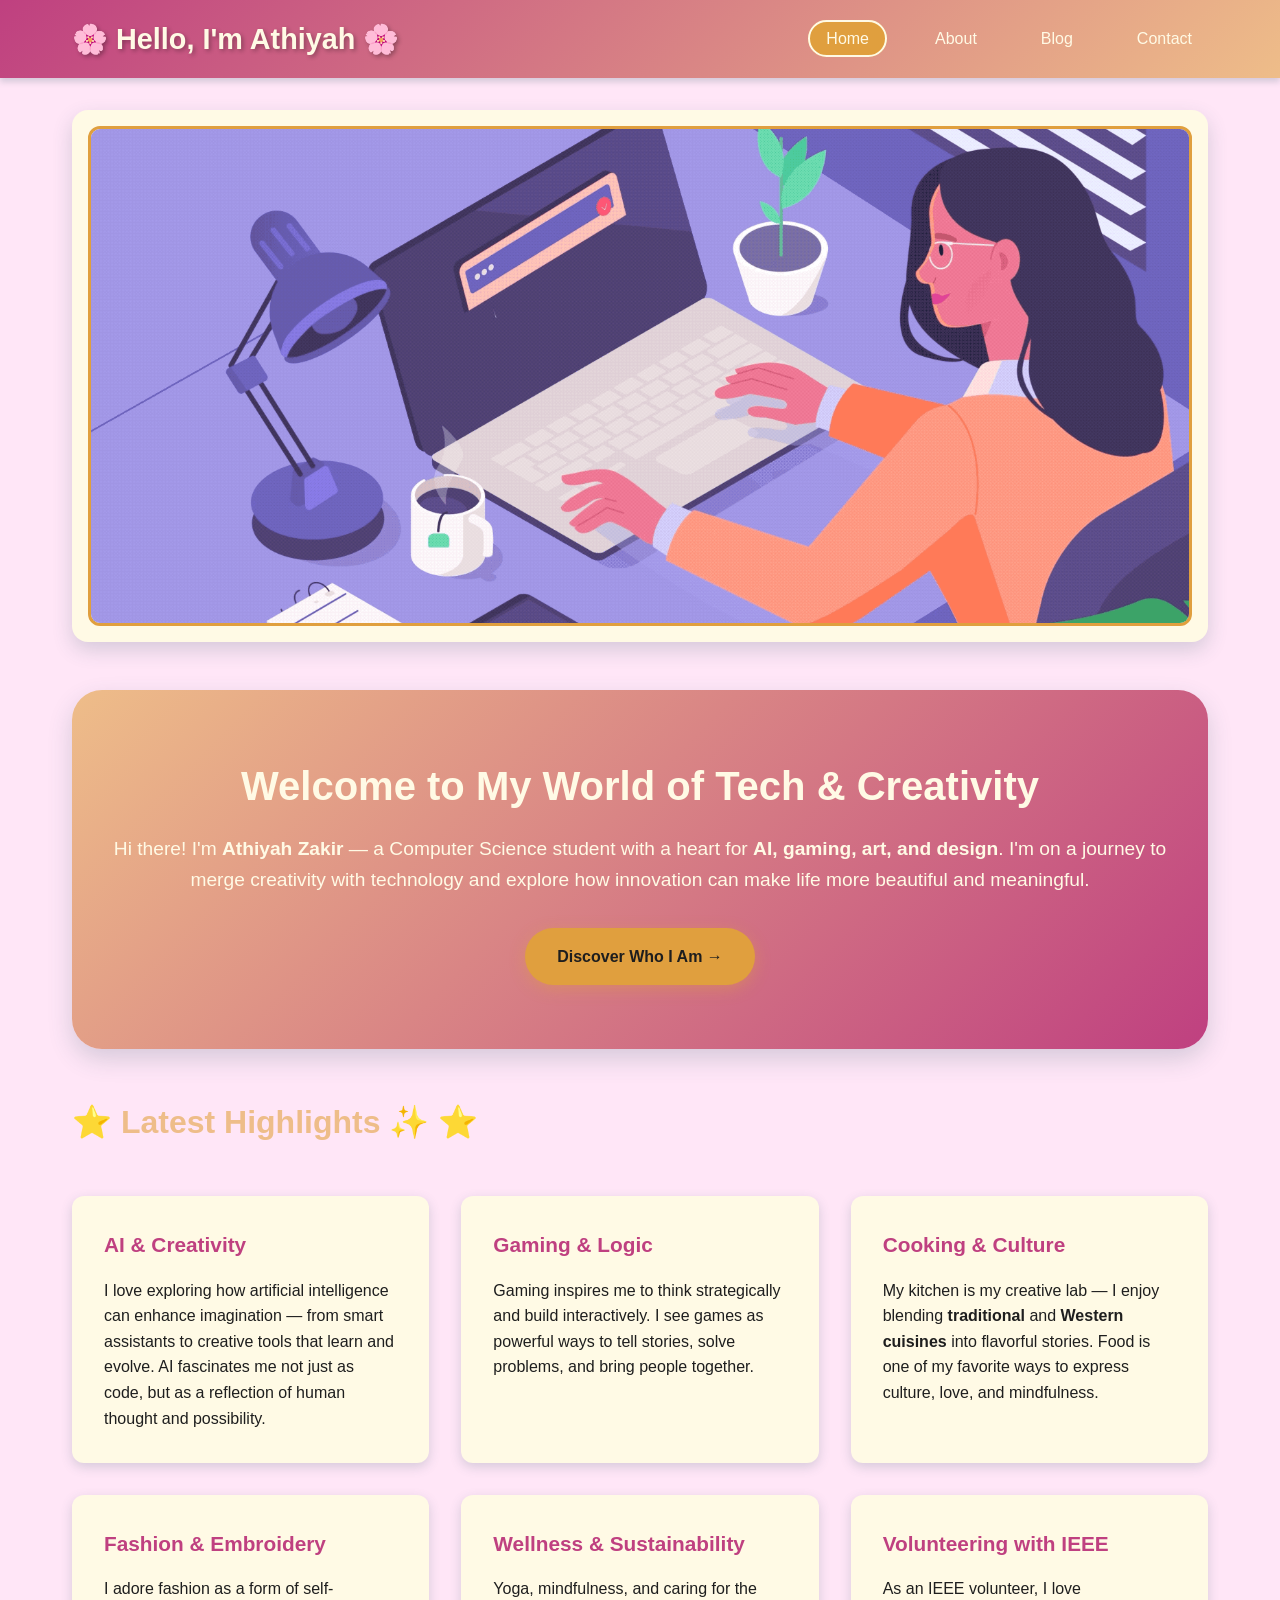
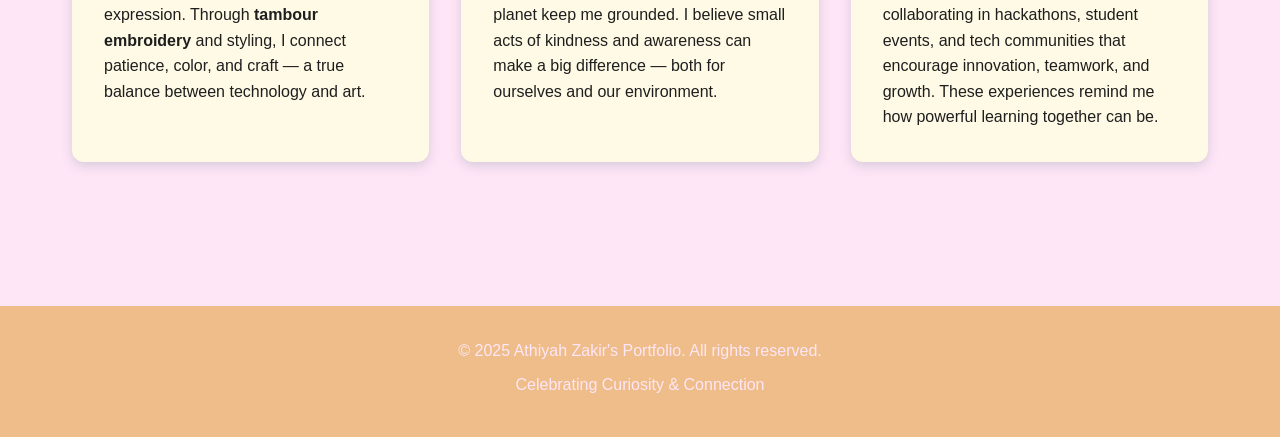
==== index.html @ 183bdcae "Add files via upload" ====
<!DOCTYPE html>
<html lang="en">
<head>
    <meta charset="UTF-8">
    <meta name="viewport" content="width=device-width, initial-scale=1.0">
    <title>Athiyah Zakir's Porfolio | Home</title>
    <link rel="stylesheet" href="css/styles.css">
</head>
<body>
    <!-- Main header navigation -->
    <header>
        <nav>
            <h1>🌸 Hello, I'm Athiyah 🌸</h1>
            <ul>
                <li><a href="index.html" class="active">Home</a></li>
                <li><a href="about.html">About</a></li>
                <li><a href="blog.html">Blog</a></li>
                <li><a href="contact.html">Contact</a></li>
            </ul>
        </nav>
    </header>

    <!-- Main content area -->
    <main>
	
        <!-- Featured Image Section -->
        <section class="hero-image-section">
            <img src="images/hero-image.jpg" alt="Athiyah's world of creativity and tech">
        </section>
		
        <!-- Hero section with welcome message -->
        <section class="hero">
            <h2>Welcome to My World of Tech & Creativity</h2>
            <p>Hi there! I'm <strong>Athiyah Zakir</strong> — a Computer Science student with a heart for <strong>AI, gaming, art, and design</strong>. 
            I'm on a journey to merge creativity with technology and explore how innovation can make life more beautiful and meaningful.</p>
            <a href="about.html" class="cta-button">Discover Who I Am →</a>
        </section>

        <!-- Featured content section -->
        <section class="featured">
            <h2>Latest Highlights ✨</h2>

            <article class="feature-card">
                <h3>AI & Creativity</h3>
                <p>I love exploring how artificial intelligence can enhance imagination — from smart assistants to creative tools that learn and evolve. 
                AI fascinates me not just as code, but as a reflection of human thought and possibility.</p>
            </article>

            <article class="feature-card">
                <h3>Gaming & Logic</h3>
                <p>Gaming inspires me to think strategically and build interactively. I see games as powerful ways to tell stories, solve problems, and bring people together.</p>
            </article>

            <article class="feature-card">
                <h3>Cooking & Culture</h3>
                <p>My kitchen is my creative lab — I enjoy blending <strong>traditional</strong> and <strong>Western cuisines</strong> into flavorful stories. 
                Food is one of my favorite ways to express culture, love, and mindfulness.</p>
            </article>

            <article class="feature-card">
                <h3>Fashion & Embroidery</h3>
                <p>I adore fashion as a form of self-expression. Through <strong>tambour embroidery</strong> and styling, I connect patience, color, and craft — 
                a true balance between technology and art.</p>
            </article>

            <article class="feature-card">
                <h3>Wellness & Sustainability</h3>
                <p>Yoga, mindfulness, and caring for the planet keep me grounded. 
                I believe small acts of kindness and awareness can make a big difference — both for ourselves and our environment.</p>
            </article>

            <article class="feature-card">
                <h3>Volunteering with IEEE</h3>
                <p>As an IEEE volunteer, I love collaborating in hackathons, student events, and tech communities that encourage innovation, teamwork, and growth. 
                These experiences remind me how powerful learning together can be.</p>
            </article>
        </section>
    </main>

    <!-- Footer -->
    <footer>
        <p>&copy; 2025 Athiyah Zakir's Portfolio. All rights reserved.</p>
        <p>Celebrating Curiosity & Connection</p>
    </footer>
</body>
</html>
---- css/styles.css ----
* {
    margin: 0; /* Remove default margins from all elements */
    padding: 0; /* Remove default padding from all elements */
    box-sizing: border-box; /* Include padding and border in element's total width/height */
}

/* ========== COLOR VARIABLES ========== */
:root { /* CSS variables accessible globally throughout stylesheet */
    --primary-color: #bf4080; /* Main brand color - pink for creativity */
    --secondary-color: #EEBD89; /* Warm beige accent color */
    --accent-color: #E09F3E; /* Golden highlights for important elements */
    --text-dark: #1E1E1E; /* Primary text color - nearly black */
    --text-light: #335C67; /* Secondary text color - teal for less emphasis */
    --bg-light: #ffe6f7; /* Light pink background for body */
    --bg-white: #FFFAE5; /* Cream background for cards and sections */
    --card-shadow: rgba(51, 92, 103, 0.2); /* Semi-transparent shadow for depth */
}

/* ========== BODY & LAYOUT ========== */
body {
    font-family: Verdana, sans-serif;
    line-height: 1.6;
    color: var(--text-dark);
    background-color: var(--bg-light);
    min-height: 100vh;
    display: flex;
    flex-direction: column;
}

/* Main content takes remaining space */
main {
    flex: 1;
    max-width: 1200px;
    width: 100%;
    margin: 0 auto;
    padding: 2rem;
}

footer {
    margin-top: auto;
}

/* ========== HEADER & NAVIGATION (All Pages) ========== */
header {
    background: linear-gradient(135deg, var(--primary-color), var(--secondary-color)); /* REQUIREMENT 16: Linear gradient - diagonal from bottom-left to top-right */
    box-shadow: 0 4px 6px var(--card-shadow); /* REQUIREMENT 3: Box shadow for depth */
    position: sticky; /* Stays at top when scrolling */
    top: 0; /* Stick to top of viewport */
    z-index: 1000; /* Ensures header stays above other content */
}

header nav {
    max-width: 1200px; /* Constrain navigation width */
    margin: 0 auto; /* Center navigation horizontally */
    padding: 1rem 2rem; /* Vertical and horizontal padding */
    display: flex; /* Flexbox for horizontal layout */
    justify-content: space-between; /* Space between logo and nav links */
    align-items: center; /* Vertically center items */
}

header h1 {
    color: var(--bg-white); /* Light text color for contrast */
    font-size: 1.8rem; /* Large heading size */
    font-weight: 700; /* REQUIREMENT 4: Bold text effect */
    text-shadow: 2px 2px 4px rgba(0, 0, 0, 0.3); /* REQUIREMENT 3 & 4: Text shadow - horizontal, vertical, blur, semi-transparent color */
}

header nav ul {
    list-style: none; /* Remove bullet points */
    display: flex; /* Flexbox for horizontal menu */
    gap: 2rem; /* Space between navigation items */
}

header nav ul li a {
    color: var(--bg-white); /* Light link color */
    text-decoration: none; /* Remove underline */
    font-weight: 500; /* Medium font weight */
    padding: 0.5rem 1rem; /* Vertical and horizontal padding */
    border-radius: 60px; /* REQUIREMENT 15: Rounded corners - pill shape */
    transition: background-color 0.3s ease, transform 0.2s ease; /* REQUIREMENT 18: Smooth transitions on hover */
}

header nav ul li a:hover { /* REQUIREMENT 7: User action pseudo-class - hover state */
    background-color: rgba(255, 255, 255, 0.2); /* REQUIREMENT 2: Semi-transparent white background */
    transform: translateY(-2px); /* REQUIREMENT 17: Transform - lift link slightly */
}

header nav ul li a.active { /* Active page link styling */
    background-color: var(--accent-color); /* Highlight active page */
    border: 2px solid var(--bg-white); /* REQUIREMENT 14: Border around active link */
}

/* ========== INDEX PAGE STYLES ========== */

/* Hero image section */
.hero-image-section {
    margin-bottom: 3rem; /* Space below section */
    border-radius: 16px; /* REQUIREMENT 15: Rounded corners */
    overflow: hidden; /* Hide overflow from rounded corners */
    box-shadow: 0 8px 20px var(--card-shadow); /* REQUIREMENT 3: Box shadow for depth */
    background-color: var(--bg-white); /* Background color */
    padding: 1rem; /* Internal spacing */
}

.hero-image-section img {
    width: 100%; /* Full width of container */
    height: auto; /* Maintain aspect ratio */
    max-height: 500px; /* Limit height on large screens */
    object-fit: cover; /* Cover container while maintaining aspect ratio */
    border-radius: 12px; /* REQUIREMENT 15: Rounded corners */
    border: 3px solid var(--accent-color); /* REQUIREMENT 14: Border around image */
    display: block; /* Remove inline spacing */
    transition: transform 0.3s ease; /* REQUIREMENT 18: Smooth transform transition */
}

.hero-image-section img:hover { /* REQUIREMENT 7: Hover pseudo-class */
    transform: scale(1.02); /* REQUIREMENT 17: Transform - enlarge image slightly */
}

/* Hero section */
.hero {
    text-align: center; /* Center all text */
    padding: 4rem 2rem; /* Large vertical padding */
    background: linear-gradient(135deg, var(--secondary-color) 0%, var(--primary-color) 100%); /* REQUIREMENT 16: Linear gradient with percentage stops */
    color: var(--bg-white); /* Light text color */
    border-radius: 30px; /* REQUIREMENT 15: Large rounded corners */
    margin-bottom: 3rem; /* Space below hero */
    box-shadow: 0 10px 25px var(--card-shadow); /* REQUIREMENT 3: Shadow for elevation */
}

.hero h2 {
    font-size: 2.5rem; /* Large heading */
    margin-bottom: 1rem; /* Space below heading */
    animation: fadeInDown 1s ease-out; /* REQUIREMENT 19: Animation - fade in from top */
}

.hero p {
    font-size: 1.2rem; /* Larger paragraph text */
    margin-bottom: 2rem; /* Space below paragraph */
    animation: fadeInUp 1s ease-out 0.3s backwards; /* REQUIREMENT 19: Animation with 0.3s delay */
}

/* CTA button */
.cta-button {
    display: inline-block; /* Inline but with block properties */
    padding: 1rem 2rem; /* Button padding */
    background-color: var(--accent-color); /* Golden background */
    color: var(--text-dark); /* Dark text for contrast */
    text-decoration: none; /* Remove underline */
    border-radius: 30px; /* REQUIREMENT 15: Pill-shaped button */
    font-weight: 600; /* Bold text */
    transition: all 0.3s ease; /* REQUIREMENT 18: Transition all properties */
    box-shadow: 0 4px 15px rgba(224, 159, 62, 0.4); /* REQUIREMENT 3: Shadow with semi-transparent color */
}

.cta-button:hover { /* REQUIREMENT 7: Hover pseudo-class */
    background-color: var(--primary-color); /* Change to primary color */
    color: var(--bg-white); /* Light text color */
    box-shadow: 0 6px 20px rgba(158, 42, 43, 0.5); /* REQUIREMENT 2 & 3: Semi-transparent shadow */
    animation: pulse 1s infinite; /* REQUIREMENT 19: Infinite pulse animation */
}

/* Featured section */
.featured {
    display: grid; /* CSS Grid for card layout */
    grid-template-columns: repeat(auto-fit, minmax(280px, 1fr)); /* Responsive columns - minimum 280px */
    gap: 2rem; /* Space between cards */
    margin-bottom: 3rem; /* Space below section */
}

.featured h2 {
    grid-column: 1 / -1; /* Span all columns */
    font-size: 2rem; /* Large heading */
    color: var(--secondary-color); /* Secondary brand color */
    margin-bottom: 1rem; /* Space below heading */
}

.featured h2::before { content: "⭐ "; color: var(--accent-color); } /* REQUIREMENT 6: Pseudo-element with generated content - star before */
.featured h2::after { content: " ⭐"; color: var(--accent-color); } /* REQUIREMENT 6: Pseudo-element with generated content - star after */

.feature-card {
    background-color: var(--bg-white); /* Card background */
    padding: 2rem; /* Internal spacing */
    border-radius: 12px; /* REQUIREMENT 15: Rounded corners */
    box-shadow: 0 4px 12px var(--card-shadow); /* REQUIREMENT 3: Shadow for depth */
    transition: transform 0.3s ease, box-shadow 0.3s ease; /* REQUIREMENT 18: Smooth transitions */
}

.feature-card:hover { /* REQUIREMENT 7: Hover pseudo-class */
    transform: translateY(-8px); /* REQUIREMENT 17: Transform - lift card */
    box-shadow: 0 8px 24px rgba(0, 0, 0, 0.15); /* Larger shadow on hover */
}

.feature-card > h3 { /* REQUIREMENT 8: Child combinator - selects only direct h3 children */
    color: var(--primary-color); /* Primary brand color */
    margin-bottom: 1rem; /* Space below heading */
    font-size: 1.3rem; /* Medium heading size */
}

/* ========== ABOUT & BLOG PAGE STYLES ========== */

/* Page header */
.page-header {
    text-align: center; /* Center text */
    padding: 3rem 2rem; /* Generous padding */
    background: linear-gradient(135deg, var(--secondary-color) 0%, var(--primary-color) 100%); /* REQUIREMENT 16: Linear gradient */
    color: var(--bg-white); /* Light text */
    border-radius: 12px; /* REQUIREMENT 15: Rounded corners */
    margin-bottom: 2rem; /* Space below */
    box-shadow: 0 10px 25px var(--card-shadow); /* REQUIREMENT 3: Shadow */
}

.page-header h1,
.page-header h2 {
    font-size: 2.5rem; /* Large heading */
    margin-bottom: 0.5rem; /* Space below */
    color: var(--bg-white); /* Light color */
}

.page-header p {
    font-size: 1.1rem; /* Slightly larger text */
    opacity: 0.9; /* REQUIREMENT 2: Semi-transparent effect */
}

/* Table of contents - About page */
.toc-section {
    background-color: var(--bg-white); /* Background color */
    padding: 2rem; /* Internal spacing */
    border-radius: 10px; /* REQUIREMENT 15: Rounded corners */
    margin-bottom: 2rem; /* Space below */
    border-left: 5px solid var(--accent-color); /* REQUIREMENT 14: Left border accent */
    box-shadow: 0 4px 12px var(--card-shadow); /* REQUIREMENT 3: Shadow */
}

.toc-title {
    color: var(--primary-color); /* Primary color */
    font-weight: 600; /* Bold text */
    margin-bottom: 1rem; /* Space below */
    font-size: 1.3rem; /* Medium heading */
}

.toc-menu {
    list-style: none; /* Remove bullets */
    padding: 0; /* Remove padding */
}

.toc-menu li {
    margin-bottom: 0.8rem; /* Space between items */
}

.toc-menu a {
    color: var(--secondary-color); /* Secondary color */
    text-decoration: none; /* Remove underline */
    padding: 0.5rem 0; /* Vertical padding */
    display: block; /* Full width clickable */
    transition: color 0.3s ease, padding-left 0.3s ease; /* REQUIREMENT 18: Transitions */
    font-weight: 500; /* Medium weight */
}

.toc-menu a:hover { /* REQUIREMENT 7: Hover pseudo-class */
    color: var(--accent-color); /* Accent color on hover */
    padding-left: 1rem; /* REQUIREMENT 17: Transform - indent on hover */
}

/* Content sections - About page */
.content-section {
    background-color: var(--bg-white); /* Background color */
    padding: 2.5rem; /* Internal spacing */
    margin-bottom: 2rem; /* Space below */
    border-radius: 12px; /* REQUIREMENT 15: Rounded corners */
    box-shadow: 0 4px 12px var(--card-shadow); /* REQUIREMENT 3: Shadow */
    scroll-margin-top: 100px; /* Offset for sticky header when jumping to anchor */
}

.content-section h2 {
    color: var(--secondary-color); /* Secondary color */
    border-left: 4px solid var(--accent-color); /* REQUIREMENT 14: Left border */
    padding-left: 1rem; /* Space from border */
    margin-bottom: 1.5rem; /* Space below */
    font-size: 1.8rem; /* Large heading */
}

.content-section h3 {
    color: var(--primary-color); /* Primary color */
    margin-top: 1.5rem; /* Space above */
    margin-bottom: 1rem; /* Space below */
    font-size: 1.3rem; /* Medium heading */
}

.content-section p {
    margin-bottom: 1rem; /* Space below paragraphs */
    line-height: 1.8; /* Line height for readability */
    color: var(--text-dark); /* Dark text */
}

.content-section p strong {
    color: var(--primary-color); /* Primary color for emphasis */
    font-weight: 600; /* Bold text */
}

/* Section links */
.section-link {
    margin-top: 1.5rem; /* Space above */
    padding-top: 1rem; /* Space above */
    border-top: 1px solid var(--bg-light); /* REQUIREMENT 14: Top border separator */
}

.section-link a { /* REQUIREMENT 13: Relational/descendant selector */
    color: var(--accent-color); /* Accent color */
    text-decoration: none; /* Remove underline */
    font-weight: 600; /* Bold text */
    transition: color 0.3s ease; /* REQUIREMENT 18: Transition */
}

.section-link a:hover { /* REQUIREMENT 7: Hover pseudo-class */
    color: var(--primary-color); /* Primary color on hover */
}

/* Image container */
.img-container {
    text-align: center; /* Center content */
    margin: 2rem 0; /* Vertical margin */
    padding: 1rem; /* Internal spacing */
    background-color: var(--bg-light); /* Background color */
    border-radius: 10px; /* REQUIREMENT 15: Rounded corners */
}

.img-container img {
    max-width: 100%; /* Responsive - never exceed container */
    height: auto; /* Maintain aspect ratio */
    border: 3px solid var(--accent-color); /* REQUIREMENT 14: Border */
    border-radius: 8px; /* REQUIREMENT 15: Rounded corners */
    box-shadow: 0 6px 16px var(--card-shadow); /* REQUIREMENT 3: Shadow */
    transition: transform 0.3s ease; /* REQUIREMENT 18: Transition */
}

.img-container img:hover { /* REQUIREMENT 7: Hover pseudo-class */
    transform: scale(1.02); /* REQUIREMENT 17: Transform - enlarge */
}

.img-caption {
    font-style: italic; /* Italic text */
    color: var(--text-light); /* Light text color */
    margin-top: 1rem; /* Space above */
    font-size: 0.95rem; /* Slightly smaller text */
    line-height: 1.6; /* Line height */
}

/* Case studies - About page */
.case-study {
    background-color: var(--bg-light); /* Light background */
    padding: 1.5rem; /* Internal spacing */
    margin-bottom: 1.5rem; /* Space below */
    border-radius: 8px; /* REQUIREMENT 15: Rounded corners */
    border-left: 4px solid var(--primary-color); /* REQUIREMENT 14: Left border */
    transition: transform 0.3s ease, box-shadow 0.3s ease; /* REQUIREMENT 18: Transitions */
}

.case-study:hover { /* REQUIREMENT 7: Hover pseudo-class */
    transform: translateX(5px); /* REQUIREMENT 17: Transform - shift right */
    box-shadow: 0 4px 12px var(--card-shadow); /* REQUIREMENT 3: Shadow appears on hover */
}

.case-study h3 {
    color: var(--primary-color); /* Primary color */
    margin-top: 0; /* Remove top margin */
    font-size: 1.2rem; /* Medium heading */
}

.case-study p {
    margin-bottom: 0; /* Remove bottom margin */
}

/* Resource list - About page */
.resource-list {
    list-style: none; /* Remove default bullets */
    padding: 0; /* Remove padding */
}

.resource-list li {
    margin-bottom: 1rem; /* Space between items */
    padding-left: 1.5rem; /* Space for custom bullet */
    position: relative; /* For absolute positioning of pseudo-element */
}

.resource-list li::before { /* REQUIREMENT 6: Pseudo-element with generated content */
    content: "→"; /* Arrow character */
    position: absolute; /* Position relative to li */
    left: 0; /* Align to left */
    color: var(--accent-color); /* Accent color */
    font-weight: bold; /* Bold arrow */
}

.resource-list a { /* REQUIREMENT 13: Relational selector */
    color: var(--secondary-color); /* Secondary color */
    text-decoration: none; /* Remove underline */
    transition: color 0.3s ease; /* REQUIREMENT 18: Transition */
    font-weight: 500; /* Medium weight */
}

.resource-list a:hover { /* REQUIREMENT 7: Hover pseudo-class */
    color: var(--accent-color); /* Accent color on hover */
    text-decoration: underline; /* Add underline on hover */
}

.resource-list a[target="_blank"]::after { /* REQUIREMENT 5 & 6: Attribute selector with pseudo-element */
    content: " ↗"; /* External link icon */
    font-size: 0.8em; /* Smaller size */
    color: var(--accent-color); /* Accent color */
}

/* Blog intro text - Blog page */
.blog-intro-text {
    background-color: var(--bg-white); /* Background color */
    padding: 2.5rem; /* Internal spacing */
    margin-bottom: 2rem; /* Space below */
    border-radius: 12px; /* REQUIREMENT 15: Rounded corners */
    box-shadow: 0 4px 12px var(--card-shadow); /* REQUIREMENT 3: Shadow */
}

.blog-intro-text h2 {
    color: var(--secondary-color); /* Secondary color */
    font-size: 2rem; /* Large heading */
    margin-bottom: 1.5rem; /* Space below */
    text-align: center; /* Center text */
}

.blog-intro-text p {
    font-size: 1.1rem; /* Slightly larger text */
    line-height: 1.9; /* Generous line height */
    color: var(--text-dark); /* Dark text */
    margin-bottom: 1.2rem; /* Space below */
}

/* Blog cards section */
.blog-cards-section {
    margin-bottom: 3rem; /* Space below section */
}

.section-title {
    font-size: 2rem; /* Large heading */
    color: var(--secondary-color); /* Secondary color */
    text-align: center; /* Center text */
    margin-bottom: 2rem; /* Space below */
    padding-bottom: 1rem; /* Space above border */
    border-bottom: 3px solid var(--accent-color); /* REQUIREMENT 14: Bottom border */
}

.cards-container {
    display: grid; /* CSS Grid layout */
    grid-template-columns: repeat(auto-fit, minmax(280px, 1fr)); /* Responsive columns */
    gap: 2rem; /* Space between cards */
    padding: 1rem 0; /* Vertical padding */
}

.card {
    background: var(--bg-white); /* Card background */
    padding: 1.8rem; /* Internal spacing */
    border-radius: 12px; /* REQUIREMENT 15: Rounded corners */
    box-shadow: 0 4px 10px var(--card-shadow); /* REQUIREMENT 3: Shadow */
    transition: transform 0.3s ease, box-shadow 0.3s ease; /* REQUIREMENT 18: Transitions */
    text-align: left; /* Left-align text */
    border-left: 4px solid var(--primary-color); /* REQUIREMENT 14: Left border accent */
    display: flex; /* Flexbox for internal layout */
    flex-direction: column; /* Stack children vertically */
}

.card img {
    width: 100%; /* Full width */
    height: 200px; /* Fixed height */
    object-fit: cover; /* Cover area while maintaining aspect ratio */
    border-radius: 8px; /* REQUIREMENT 15: Rounded corners */
    margin-bottom: 1.2rem; /* Space below */
    border: 2px solid var(--accent-color); /* REQUIREMENT 14: Border */
}

.card h3 {
    font-size: 1.4rem; /* Medium-large heading */
    margin: 0 0 1rem 0; /* Space below only */
    color: var(--secondary-color); /* Secondary color */
    font-weight: 600; /* Bold text */
}

.card p {
    font-size: 1rem; /* Normal text size */
    line-height: 1.7; /* Line height for readability */
    color: var(--text-dark); /* Dark text */
    margin-bottom: 1.5rem; /* Space below */
    flex-grow: 1; /* Grow to fill available space - pushes button to bottom */
}

.card:hover { /* REQUIREMENT 7: Hover pseudo-class */
    transform: translateY(-8px); /* REQUIREMENT 17: Transform - lift card */
    box-shadow: 0 8px 20px rgba(0, 0, 0, 0.15); /* Larger shadow */
    border-left-color: var(--accent-color); /* Change border color */
}

.card a { /* REQUIREMENT 13: Relational selector */
    display: inline-block; /* Inline with block properties */
    padding: 0.8rem 1.5rem; /* Button padding */
    background: linear-gradient(135deg, var(--primary-color), var(--secondary-color)); /* REQUIREMENT 16: Linear gradient */
    color: white; /* White text */
    text-decoration: none; /* Remove underline */
    border-radius: 8px; /* REQUIREMENT 15: Rounded corners */
    transition: all 0.3s ease; /* REQUIREMENT 18: Transition all properties */
    font-weight: 600; /* Bold text */
    text-align: center; /* Center text */
    align-self: flex-start; /* Align to start of flex container */
}

.card a:hover { /* REQUIREMENT 7: Hover pseudo-class */
    background: linear-gradient(135deg, var(--secondary-color), var(--primary-color)); /* REQUIREMENT 16: Reversed gradient */
    transform: translateX(5px); /* REQUIREMENT 17: Transform - shift right */
    box-shadow: 0 4px 12px rgba(0, 0, 0, 0.2); /* REQUIREMENT 3: Shadow */
}

/* Blog content section */
.blog-content-section {
    background-color: var(--bg-white); /* Background color */
    padding: 2.5rem; /* Internal spacing */
    margin-bottom: 2rem; /* Space below */
    border-radius: 12px; /* REQUIREMENT 15: Rounded corners */
    box-shadow: 0 4px 12px var(--card-shadow); /* REQUIREMENT 3: Shadow */
    border-left: 5px solid var(--accent-color); /* REQUIREMENT 14: Left border */
}

.blog-content-section h2 {
    color: var(--secondary-color); /* Secondary color */
    font-size: 1.8rem; /* Large heading */
    margin-bottom: 1.5rem; /* Space below */
}

.blog-content-section p {
    font-size: 1.1rem; /* Slightly larger text */
    line-height: 1.9; /* Generous line height */
    color: var(--text-dark); /* Dark text */
    margin-bottom: 1.2rem; /* Space below */
}

.blog-content-section p strong {
    color: var(--primary-color); /* Primary color for emphasis */
    font-size: 1.15rem; /* Slightly larger */
}

/* ========== CONTACT PAGE STYLES ========== */

/* Contact header */
.contact-header {
    text-align: center; /* Center text */
    padding: 3rem 2rem; /* Generous padding */
    background: linear-gradient(135deg, var(--secondary-color), var(--primary-color)); /* REQUIREMENT 16: Linear gradient */
    color: var(--bg-white); /* Light text */
    border-radius: 12px; /* REQUIREMENT 15: Rounded corners */
    margin-bottom: 2rem; /* Space below */
    box-shadow: 0 10px 25px var(--card-shadow); /* REQUIREMENT 3: Shadow */
}

.contact-header h2 {
    font-size: 2.5rem; /* Large heading */
    margin-bottom: 0.5rem; /* Space below */
}

.contact-header p {
    font-size: 1.1rem; /* Slightly larger text */
    opacity: 0.9; /* REQUIREMENT 2: Semi-transparent */
}

/* Form container */
.form-container {
    background-color: var(--bg-white); /* Background color */
    padding: 2.5rem; /* Internal spacing */
    border-radius: 12px; /* REQUIREMENT 15: Rounded corners */
    box-shadow: 0 6px 16px var(--card-shadow); /* REQUIREMENT 3: Shadow */
    margin-bottom: 2rem; /* Space below */
}

/* Fieldsets */
fieldset {
    border: 2px solid var(--bg-light); /* REQUIREMENT 14: Border */
    border-radius: 10px; /* REQUIREMENT 15: Rounded corners */
    padding: 2rem; /* Internal spacing */
    margin-bottom: 2rem; /* Space below */
}

fieldset:nth-child(even) { /* REQUIREMENT 9 & 11: Structural/Nth pseudo-class - targets even fieldsets */
    background-color: rgba(255, 243, 176, 0.3); /* REQUIREMENT 2: Semi-transparent background */
}

legend {
    color: var(--primary-color); /* Primary color */
    font-weight: 600; /* Bold text */
    font-size: 1.2rem; /* Medium-large size */
    padding: 0 1rem; /* Horizontal padding */
}

/* Form inputs */
label {
    display: block; /* Full width */
    margin-bottom: 0.5rem; /* Space below */
    color: var(--text-dark); /* Dark text */
    font-weight: 500; /* Medium weight */
}

label span {
    color: #ef4444; /* Red color for required indicator */
    font-weight: bold; /* Bold asterisk */
}

input[type="text"], /* REQUIREMENT 5: Attribute selector - targets specific input types */
input[type="email"], /* REQUIREMENT 5: Attribute selector */
input[type="tel"], /* REQUIREMENT 5: Attribute selector */
textarea {
    width: 100%; /* Full width */
    padding: 0.8rem; /* Internal spacing */
    margin-bottom: 1.5rem; /* Space below */
    border: 2px solid var(--bg-light); /* REQUIREMENT 14: Border */
    border-radius: 8px; /* REQUIREMENT 15: Rounded corners */
    font-family: Verdana, sans-serif; /* Match body font */
    font-size: 1rem; /* Normal text size */
    transition: border-color 0.3s ease, box-shadow 0.3s ease; /* REQUIREMENT 18: Transitions */
}

input:focus, /* REQUIREMENT 7: Focus pseudo-class - accessibility */
textarea:focus { /* REQUIREMENT 7: Focus pseudo-class */
    outline: none; /* Remove default outline */
    border-color: var(--primary-color); /* Primary color border */
    box-shadow: 0 0 0 3px rgba(158, 42, 43, 0.1); /* REQUIREMENT 2 & 3: Semi-transparent shadow */
}

input:valid { /* REQUIREMENT 12: Validity pseudo-class - green for valid input */
    border-color: #4CAF50; /* Green border */
}

input:invalid { /* REQUIREMENT 12: Validity pseudo-class - red for invalid input */
    border-color: #ef4444; /* Red border */
}

textarea {
    resize: vertical; /* Allow vertical resizing only, not horizontal */
    min-height: 120px; /* Minimum height for textarea */
}

input[type="checkbox"] { /* REQUIREMENT 5: Attribute selector for checkboxes */
    margin-right: 0.5rem; /* Space to the right */
    margin-bottom: 1rem; /* Space below */
    cursor: pointer; /* Show pointer cursor on hover */
}

/* Buttons */
.button-group {
    display: flex; /* Flexbox for button layout */
    gap: 1rem; /* Space between buttons */
    justify-content: center; /* Center buttons horizontally */
    margin-top: 2rem; /* Space above */
}

button {
    padding: 1rem 2.5rem; /* Button padding */
    border: none; /* Remove default border */
    border-radius: 8px; /* REQUIREMENT 15: Rounded corners */
    font-family: Verdana, sans-serif; /* Match body font */
    font-size: 1rem; /* Normal text size */
    font-weight: 600; /* Bold text */
    cursor: pointer; /* Show pointer cursor */
    transition: all 0.3s ease; /* REQUIREMENT 18: Transition all properties */
}

button[type="submit"] { /* REQUIREMENT 5: Attribute selector for submit button */
    background: linear-gradient(135deg, var(--primary-color), var(--secondary-color)); /* REQUIREMENT 16: Linear gradient */
    color: var(--bg-white); /* Light text color */
    box-shadow: 0 4px 12px var(--card-shadow); /* REQUIREMENT 3: Shadow */
}

button[type="submit"]:hover { /* REQUIREMENT 7: Hover pseudo-class */
    transform: translateY(-3px); /* REQUIREMENT 17: Transform - lift button */
    box-shadow: 0 6px 20px rgba(158, 42, 43, 0.4); /* REQUIREMENT 2 & 3: Larger semi-transparent shadow */
}

button[type="reset"] { /* REQUIREMENT 5: Attribute selector for reset button */
    background-color: var(--bg-light); /* Light background */
    color: var(--text-dark); /* Dark text */
}

button[type="reset"]:hover { /* REQUIREMENT 7: Hover pseudo-class */
    background-color: #e6d89c; /* Darker shade on hover */
}

/* Contact info boxes */
.contact-info {
    display: grid; /* CSS Grid layout */
    grid-template-columns: repeat(auto-fit, minmax(250px, 1fr)); /* Responsive columns */
    gap: 2rem; /* Space between boxes */
    margin-top: 2rem; /* Space above */
}

.info-box {
    background-color: var(--bg-white); /* Background color */
    padding: 2rem; /* Internal spacing */
    border-radius: 12px; /* REQUIREMENT 15: Rounded corners */
    text-align: center; /* Center text */
    box-shadow: 0 4px 12px var(--card-shadow); /* REQUIREMENT 3: Shadow */
    border-top: 4px solid var(--accent-color); /* REQUIREMENT 14: Top border accent */
    transition: transform 0.3s ease, box-shadow 0.3s ease; /* REQUIREMENT 18: Transitions */
}

.info-box:hover { /* REQUIREMENT 7: Hover pseudo-class */
    transform: translateY(-5px); /* REQUIREMENT 17: Transform - lift box */
    box-shadow: 0 8px 20px rgba(0, 0, 0, 0.15); /* Larger shadow on hover */
}

.info-box h3 {
    color: var(--primary-color); /* Primary color */
    margin-bottom: 1rem; /* Space below */
    font-size: 1.4rem; /* Medium-large heading */
}

.info-box p {
    color: var(--text-dark); /* Dark text */
    font-weight: 500; /* Medium weight */
}

/* ========== FOOTER (All Pages) ========== */
footer {
    background-color: var(--secondary-color); /* Secondary color background */
    color: var(--bg-light); /* Light text */
    text-align: center; /* Center text */
    padding: 2rem; /* Internal spacing */
    margin-top: 4rem; /* Large space above */
}

footer p {
    margin-bottom: 0.5rem; /* Space between paragraphs */
}

/* ========== ANIMATIONS ========== */
@keyframes fadeInDown { /* REQUIREMENT 19: Keyframe animation - fade in from top */
    from { opacity: 0; transform: translateY(-30px); } /* Start invisible and above */
    to { opacity: 1; transform: translateY(0); } /* End fully visible in place */
}

@keyframes fadeInUp { /* REQUIREMENT 19: Keyframe animation - fade in from bottom */
    from { opacity: 0; transform: translateY(30px); } /* Start invisible and below */
    to { opacity: 1; transform: translateY(0); } /* End fully visible in place */
}

@keyframes pulse { /* REQUIREMENT 19: Keyframe animation - pulsing effect */
    0%, 100% { transform: scale(1); } /* Normal size at start and end */
    50% { transform: scale(1.05); } /* 5% larger at midpoint */
}

/* ========== RESPONSIVE DESIGN ========== */

/* Tablet */
@media (max-width: 768px) { /* Media query for tablet and smaller screens */
    header nav {
        flex-direction: column; /* Stack logo and nav vertically */
        gap: 1rem; /* Space between elements */
    }

    header nav ul {
        flex-direction: column; /* Stack nav links vertically */
        gap: 0.5rem; /* Smaller gap between links */
        width: 100%; /* Full width */
    }

    header nav ul li {
        text-align: center; /* Center nav links */
    }

    main {
        padding: 1rem; /* Reduced padding on smaller screens */
    }

    .hero h2,
    .page-header h1,
    .page-header h2,
    .contact-header h2 {
        font-size: 2rem; /* Smaller heading size */
    }

    .hero-image-section {
        padding: 0.8rem; /* Reduced padding */
    }

    .hero-image-section img {
        max-height: 350px; /* Smaller max height */
    }

    .content-section,
    .form-container,
    .blog-intro-text,
    .blog-content-section {
        padding: 1.5rem; /* Reduced padding */
    }

    .cards-container {
        grid-template-columns: 1fr; /* Single column layout */
        gap: 1.5rem; /* Smaller gap */
    }

    .button-group {
        flex-direction: column; /* Stack buttons vertically */
    }

    button {
        width: 100%; /* Full width buttons */
    }
}

/* Mobile */
@media (max-width: 480px) { /* Media query for mobile screens */
    header h1 {
        font-size: 1.4rem; /* Smaller header text */
    }

    .hero,
    .page-header,
    .contact-header {
        padding: 2rem 1rem; /* Reduced padding */
    }

    .hero h2,
    .page-header h1,
    .page-header h2,
    .contact-header h2 {
        font-size: 1.6rem; /* Even smaller heading */
    }

    .hero p,
    .page-header p,
    .contact-header p {
        font-size: 1rem; /* Smaller paragraph text */
    }

    .hero-image-section {
        padding: 0.5rem; /* Minimal padding */
    }

    .hero-image-section img {
        max-height: 250px; /* Smaller max height */
    }

    .content-section,
    .form-container,
    .case-study,
    .card {
        padding: 1rem; /* Minimal padding */
    }

    .card img {
        height: 180px; /* Smaller card image height */
    }

    .card a {
        width: 100%; /* Full width button */
        text-align: center; /* Center button text */
    }

    fieldset {
        padding: 1rem; /* Reduced fieldset padding */
    }

    .contact-info {
        grid-template-columns: 1fr; /* Single column layout */
    }
}

/* ========== ACCESSIBILITY ========== */
html {
    scroll-behavior: smooth; /* Smooth scrolling for anchor links */
}

a:focus, /* REQUIREMENT 7: Focus pseudo-class for keyboard navigation */
button:focus, /* REQUIREMENT 7: Focus pseudo-class */
input:focus, /* REQUIREMENT 7: Focus pseudo-class */
textarea:focus { /* REQUIREMENT 7: Focus pseudo-class */
    outline: 2px solid var(--accent-color); /* Visible focus outline for accessibility */
    outline-offset: 2px; /* Space between element and outline */
}

/* ========== SPECIFICITY NOTES ========== */
/* REQUIREMENT 20: Specificity consideration throughout stylesheet */
/* Specificity calculation examples:
   - body = 1 (element)
   - .hero = 10 (class)
   - .hero h2 = 11 (class + element)
   - .featured h2::before = 21 (class + element + pseudo-element)
   - input[type="text"] = 11 (element + attribute)
   - #id = 100 (ID - not used in this project for flexibility)
   Strategy: Used classes for reusability, avoided IDs, used variables for maintainability */
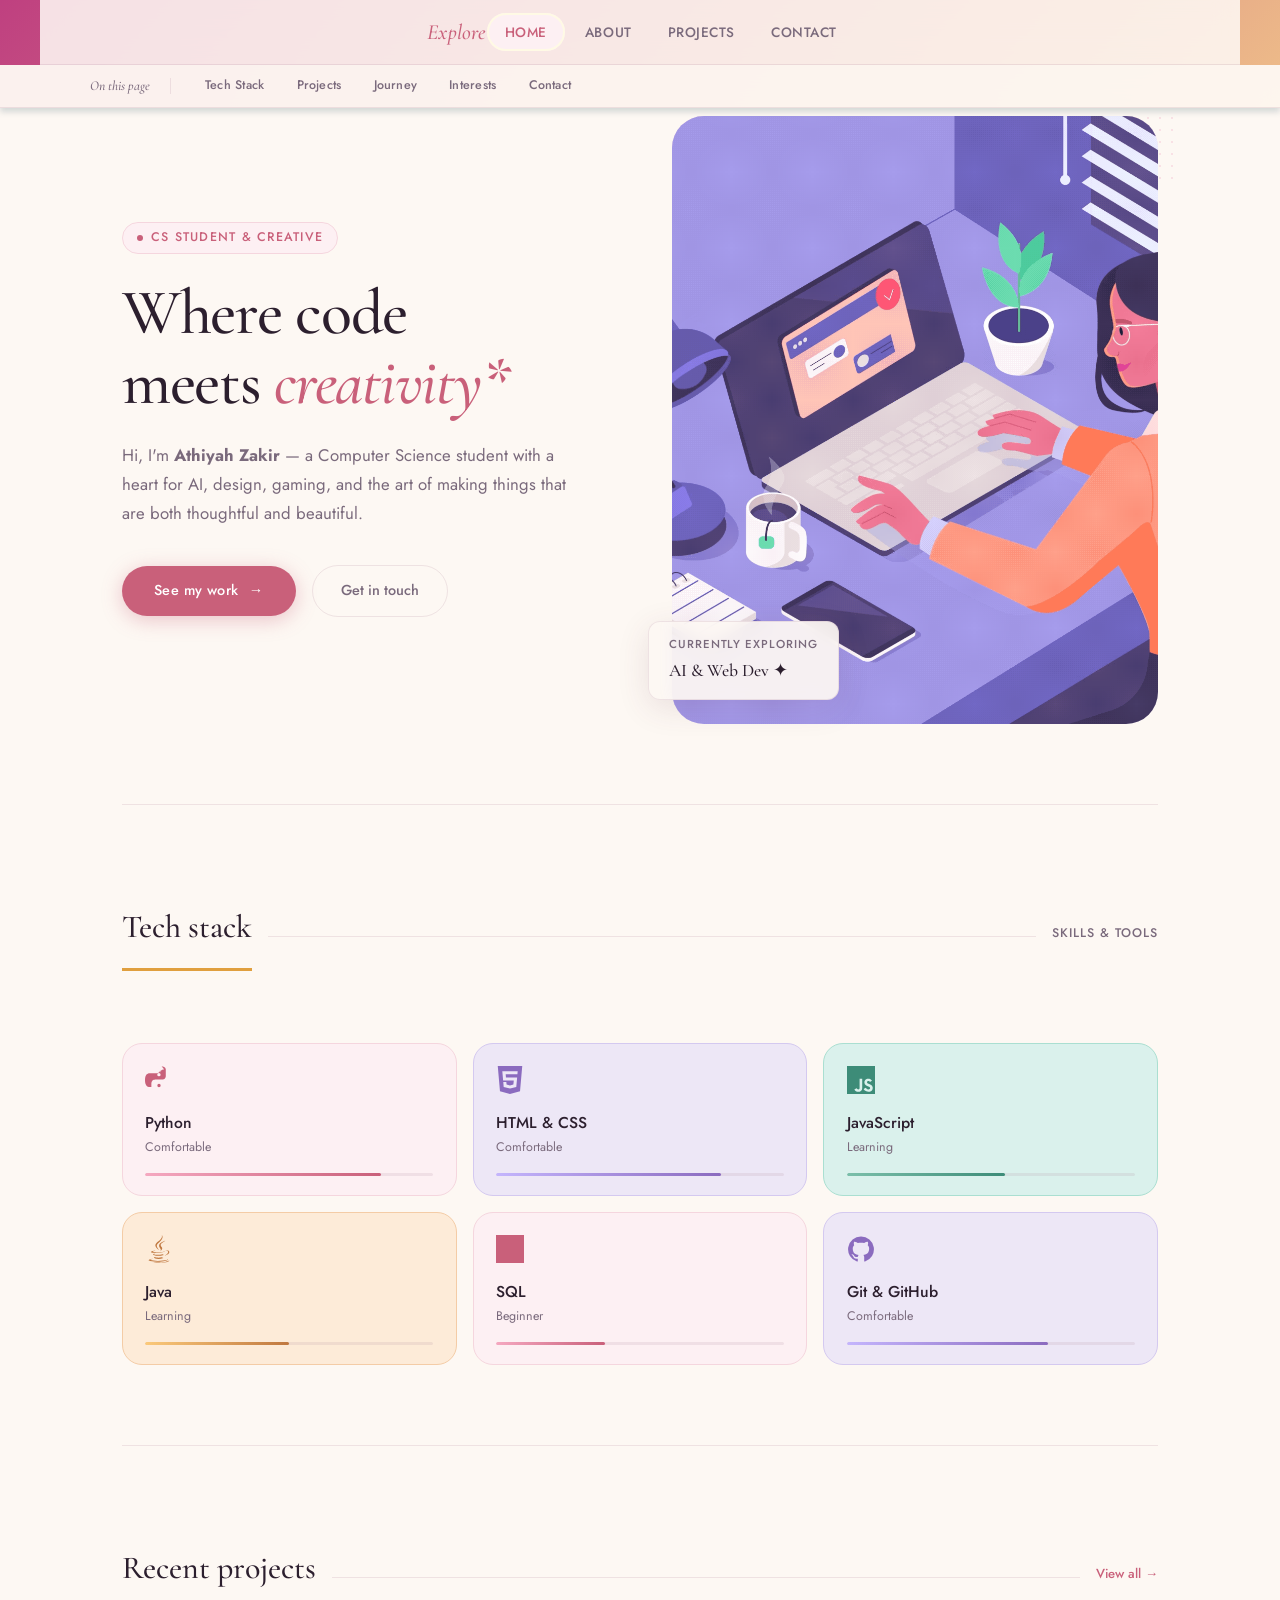
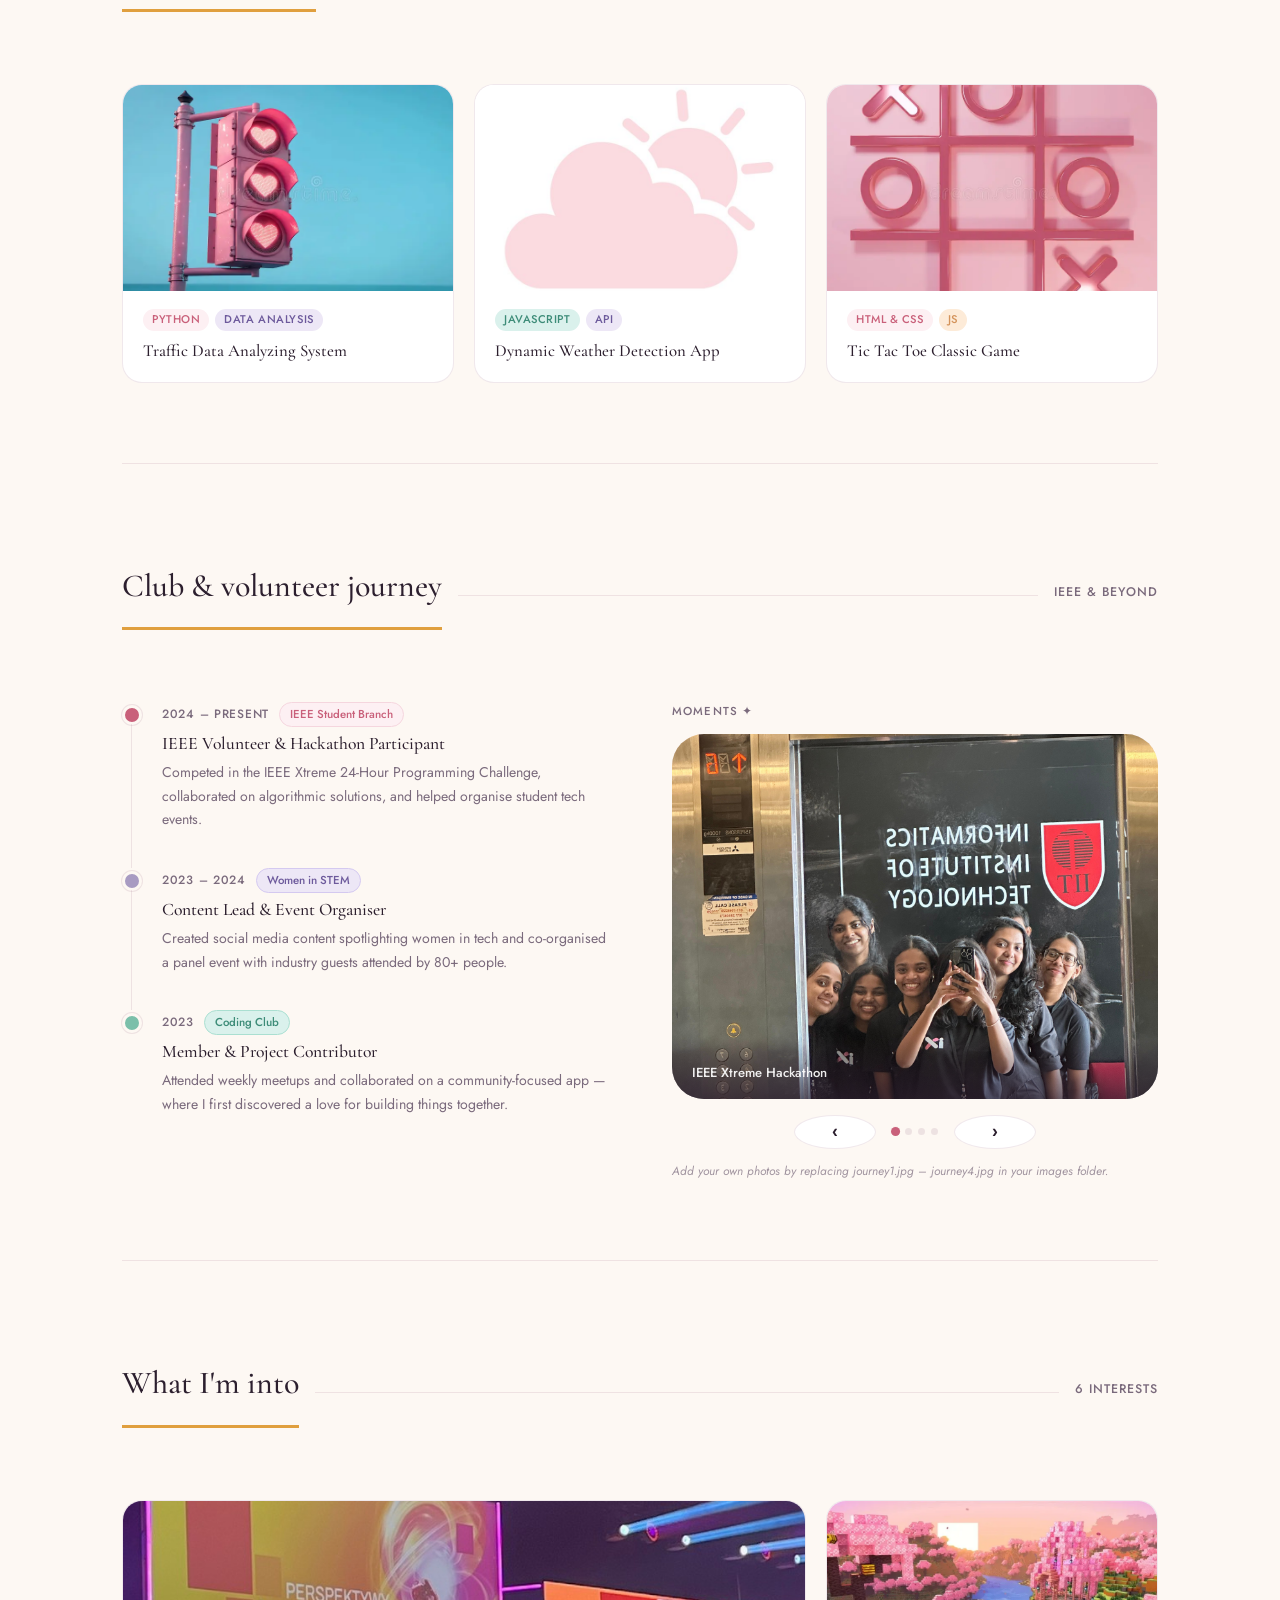
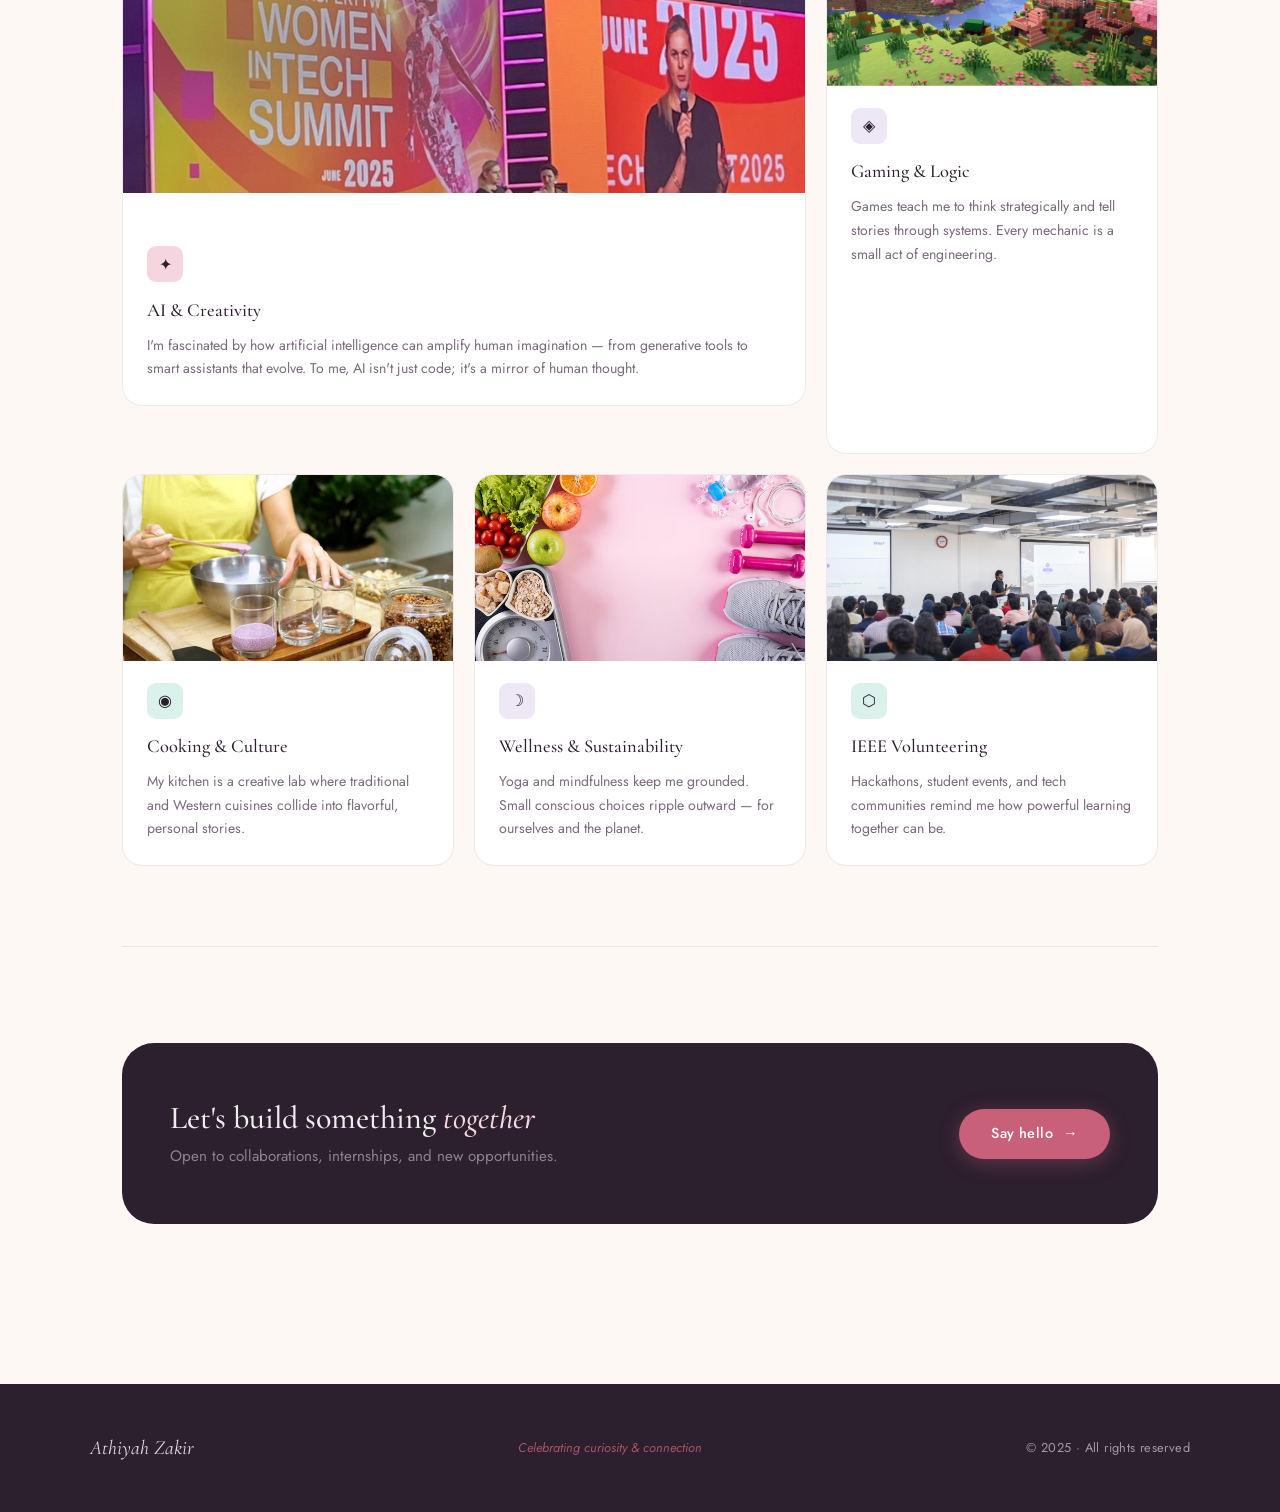
==== commit a74756f6: "Add files via upload" ====
--- a/index.html
+++ b/index.html
@@ -1,86 +1,435 @@
-<!DOCTYPE html>
-<html lang="en">
-<head>
-    <meta charset="UTF-8">
-    <meta name="viewport" content="width=device-width, initial-scale=1.0">
-    <title>Athiyah Zakir's Porfolio | Home</title>
-    <link rel="stylesheet" href="css/styles.css">
-</head>
-<body>
-    <!-- Main header navigation -->
-    <header>
-        <nav>
-            <h1>🌸 Hello, I'm Athiyah 🌸</h1>
-            <ul>
-                <li><a href="index.html" class="active">Home</a></li>
-                <li><a href="about.html">About</a></li>
-                <li><a href="blog.html">Blog</a></li>
-                <li><a href="contact.html">Contact</a></li>
-            </ul>
-        </nav>
-    </header>
-
-    <!-- Main content area -->
-    <main>
-	
-        <!-- Featured Image Section -->
-        <section class="hero-image-section">
-            <img src="images/hero-image.jpg" alt="Athiyah's world of creativity and tech">
-        </section>
-		
-        <!-- Hero section with welcome message -->
-        <section class="hero">
-            <h2>Welcome to My World of Tech & Creativity</h2>
-            <p>Hi there! I'm <strong>Athiyah Zakir</strong> — a Computer Science student with a heart for <strong>AI, gaming, art, and design</strong>. 
-            I'm on a journey to merge creativity with technology and explore how innovation can make life more beautiful and meaningful.</p>
-            <a href="about.html" class="cta-button">Discover Who I Am →</a>
-        </section>
-
-        <!-- Featured content section -->
-        <section class="featured">
-            <h2>Latest Highlights ✨</h2>
-
-            <article class="feature-card">
-                <h3>AI & Creativity</h3>
-                <p>I love exploring how artificial intelligence can enhance imagination — from smart assistants to creative tools that learn and evolve. 
-                AI fascinates me not just as code, but as a reflection of human thought and possibility.</p>
-            </article>
-
-            <article class="feature-card">
-                <h3>Gaming & Logic</h3>
-                <p>Gaming inspires me to think strategically and build interactively. I see games as powerful ways to tell stories, solve problems, and bring people together.</p>
-            </article>
-
-            <article class="feature-card">
-                <h3>Cooking & Culture</h3>
-                <p>My kitchen is my creative lab — I enjoy blending <strong>traditional</strong> and <strong>Western cuisines</strong> into flavorful stories. 
-                Food is one of my favorite ways to express culture, love, and mindfulness.</p>
-            </article>
-
-            <article class="feature-card">
-                <h3>Fashion & Embroidery</h3>
-                <p>I adore fashion as a form of self-expression. Through <strong>tambour embroidery</strong> and styling, I connect patience, color, and craft — 
-                a true balance between technology and art.</p>
-            </article>
-
-            <article class="feature-card">
-                <h3>Wellness & Sustainability</h3>
-                <p>Yoga, mindfulness, and caring for the planet keep me grounded. 
-                I believe small acts of kindness and awareness can make a big difference — both for ourselves and our environment.</p>
-            </article>
-
-            <article class="feature-card">
-                <h3>Volunteering with IEEE</h3>
-                <p>As an IEEE volunteer, I love collaborating in hackathons, student events, and tech communities that encourage innovation, teamwork, and growth. 
-                These experiences remind me how powerful learning together can be.</p>
-            </article>
-        </section>
-    </main>
-
-    <!-- Footer -->
-    <footer>
-        <p>&copy; 2025 Athiyah Zakir's Portfolio. All rights reserved.</p>
-        <p>Celebrating Curiosity & Connection</p>
-    </footer>
-</body>
-</html>+<!DOCTYPE html>
+<html lang="en">
+<head>
+  <meta charset="UTF-8">
+  <meta name="viewport" content="width=device-width, initial-scale=1.0">
+  <title>Athiyah Zakir · Portfolio</title>
+  <link rel="stylesheet" href="css/styles.css">
+  <link rel="stylesheet" href="css/index.css">
+</head>
+<body>
+
+  <!-- ── Navigation ──────────────────────────────────── -->
+  <header>
+    <nav class="site-nav">
+      <div class="nav-inner">
+        <a href="index.html" class="nav-logo">Explore   </a>
+        <ul class="nav-links">
+          <li><a href="index.html" class="active">Home</a></li>
+          <li><a href="about.html">About</a></li>
+          <li><a href="blog.html">Projects</a></li>
+          <li><a href="contact.html">Contact</a></li>
+        </ul>
+      </div>
+    </nav>
+    <!-- ── On this page bar ─────────────────────────── -->
+    <div class="on-this-page">
+      <div class="otp-inner">
+        <span class="otp-label">On this page</span>
+        <div class="otp-divider"></div>
+        <div class="otp-links">
+          <a href="#section-stack"     class="otp-link">Tech Stack</a>
+          <a href="#section-projects"  class="otp-link">Projects</a>
+          <a href="#section-journey"   class="otp-link">Journey</a>
+          <a href="#section-interests" class="otp-link">Interests</a>
+          <a href="#section-contact"   class="otp-link">Contact</a>
+        </div>
+      </div>
+    </div>
+  </header>
+
+  <main>
+
+    <!-- ══════════════════════════════════════════════════
+         HERO
+    ══════════════════════════════════════════════════ -->
+    <section class="hero-section">
+      <div class="hero-text">
+        <span class="hero-eyebrow">CS Student &amp; Creative</span>
+        <h1 class="hero-heading">
+          Where code<br>meets <em>creativity*</em>
+        </h1>
+        <p class="hero-body">
+          Hi, I'm <strong>Athiyah Zakir</strong> — a Computer Science student
+          with a heart for AI, design, gaming, and the art of making
+          things that are both thoughtful and beautiful.
+        </p>
+        <div class="hero-cta-row">
+          <a href="blog.html" class="hero-cta">See my work <span class="arrow">→</span></a>
+          <a href="contact.html" class="hero-cta-ghost">Get in touch</a>
+        </div>
+      </div>
+
+      <div class="hero-visual">
+        <div class="hero-dots"></div>
+        <div class="hero-image-frame">
+          <img src="images/hero-image.jpg" alt="Athiyah Zakir — developer &amp; creative">
+        </div>
+        <div class="hero-float-tag">
+          <span class="tag-label">Currently exploring</span>
+          <span class="tag-value">AI &amp; Web Dev ✦</span>
+        </div>
+      </div>
+    </section>
+
+    <!-- ══════════════════════════════════════════════════
+         TECH STACK
+    ══════════════════════════════════════════════════ -->
+    <section class="stack-section" id="section-stack">
+      <div class="section-header">
+        <h2 class="section-title">Tech stack</h2>
+        <span class="section-line"></span>
+        <span class="section-count">Skills &amp; tools</span>
+      </div>
+
+      <div class="skill-cards-grid">
+
+        <div class="skill-card" style="--card-bg:#fdf0f3;--card-border:#f5d6de;">
+          <div class="skill-card-icon" style="color:#c9607a;">
+            <svg width="28" height="28" viewBox="0 0 24 24" fill="currentColor"><path d="M14.25.18l.9.2.73.26.59.3.45.32.34.34.25.34.16.33.1.3.04.26.02.2-.01.13V8.5l-.05.63-.13.55-.21.46-.26.38-.3.31-.33.25-.35.19-.35.14-.33.1-.3.07-.26.04-.21.02H8.83l-.69.05-.59.14-.5.22-.41.27-.33.32-.27.35-.2.36-.15.37-.1.35-.07.32-.04.27-.02.21v3.06H3.23l-.21-.03-.28-.07-.32-.12-.35-.18-.36-.26-.36-.36-.35-.46-.32-.59-.28-.73-.21-.88-.14-1.05L0 11.97l.06-1.22.16-1.04.24-.87.32-.71.36-.57.4-.44.42-.33.42-.24.4-.16.36-.1.32-.05.26-.02.18-.01h5.83l.69-.05.59-.14.5-.21.41-.28.33-.32.27-.35.2-.36.15-.37.1-.35.07-.32.04-.28.02-.21V6.07l.05-.64.13-.54.21-.46.26-.38.3-.32.33-.24.35-.2.35-.14.33-.1.3-.06.26-.04.21-.02.19-.01h.02l.06.01zM12 15.27a1.44 1.44 0 1 0 0 2.88 1.44 1.44 0 0 0 0-2.88zm-.06-9.3a1.44 1.44 0 1 0 0 2.88 1.44 1.44 0 0 0 0-2.88z"/></svg>
+          </div>
+          <div class="skill-card-name">Python</div>
+          <div class="skill-card-level">Comfortable</div>
+          <div class="skill-card-bar"><div class="skill-card-fill" style="width:82%;background:linear-gradient(90deg,#f5a8c0,#c9607a);"></div></div>
+        </div>
+
+        <div class="skill-card" style="--card-bg:#ede7f6;--card-border:#d4c9f0;">
+          <div class="skill-card-icon" style="color:#8b6bbf;">
+            <svg width="28" height="28" viewBox="0 0 24 24" fill="currentColor"><path d="M1.5 0h21l-1.91 21.563L11.977 24l-8.564-2.438L1.5 0zm7.031 9.75l-.232-2.718 10.059.003.23-2.622L5.412 4.41l.698 8.01h9.126l-.326 3.426-2.91.804-2.955-.81-.188-2.11H6.248l.33 4.171L12 19.351l5.379-1.443.744-8.157H8.531z"/></svg>
+          </div>
+          <div class="skill-card-name">HTML &amp; CSS</div>
+          <div class="skill-card-level">Comfortable</div>
+          <div class="skill-card-bar"><div class="skill-card-fill" style="width:78%;background:linear-gradient(90deg,#c4b5fd,#8b6bbf);"></div></div>
+        </div>
+
+        <div class="skill-card" style="--card-bg:#daf1ec;--card-border:#aadfd1;">
+          <div class="skill-card-icon" style="color:#3d8c78;">
+            <svg width="28" height="28" viewBox="0 0 24 24" fill="currentColor"><path d="M0 0h24v24H0V0zm22.034 18.276c-.175-1.095-.888-2.015-3.003-2.873-.736-.345-1.554-.585-1.797-1.14-.091-.33-.105-.51-.046-.705.15-.646.915-.84 1.515-.66.39.12.75.42.976.9 1.034-.676 1.034-.676 1.755-1.125-.27-.42-.404-.601-.586-.78-.63-.705-1.469-1.065-2.834-1.034l-.705.089c-.676.165-1.32.525-1.71 1.005-1.14 1.291-.811 3.541.569 4.471 1.365 1.02 3.361 1.244 3.616 2.205.24 1.17-.87 1.545-1.966 1.41-.811-.18-1.26-.586-1.755-1.336l-1.83 1.051c.21.48.45.689.81 1.109 1.74 1.756 6.09 1.666 6.871-1.004.029-.09.24-.705.074-1.65l.046.067zm-8.983-7.245h-2.248c0 1.938-.009 3.864-.009 5.805 0 1.232.063 2.363-.138 2.711-.33.689-1.18.601-1.566.48-.396-.196-.597-.466-.83-.855-.063-.105-.11-.196-.127-.196l-1.825 1.125c.305.63.75 1.172 1.324 1.517.855.51 2.004.675 3.207.405.783-.226 1.458-.691 1.811-1.411.51-.93.402-2.07.397-3.346.012-2.054 0-4.109 0-6.179l.004-.056z"/></svg>
+          </div>
+          <div class="skill-card-name">JavaScript</div>
+          <div class="skill-card-level">Learning</div>
+          <div class="skill-card-bar"><div class="skill-card-fill" style="width:55%;background:linear-gradient(90deg,#7bbfaa,#3d8c78);"></div></div>
+        </div>
+
+        <div class="skill-card" style="--card-bg:#fdebd8;--card-border:#f4cca6;">
+          <div class="skill-card-icon" style="color:#c07840;">
+            <svg width="28" height="28" viewBox="0 0 24 24" fill="currentColor"><path d="M8.851 18.56s-.917.534.653.714c1.902.218 2.874.187 4.969-.211 0 0 .552.346 1.321.646-4.699 2.013-10.633-.118-6.943-1.149M8.276 15.933s-1.028.761.542.924c2.032.209 3.636.227 6.413-.308 0 0 .384.389.987.602-5.679 1.661-12.007.13-7.942-1.218M13.116 11.475c1.158 1.333-.304 2.533-.304 2.533s2.939-1.518 1.589-3.418c-1.261-1.772-2.228-2.652 3.007-5.688 0-.001-8.216 2.051-4.292 6.573M19.33 20.504s.679.559-.747.991c-2.712.822-11.288 1.069-13.669.033-.856-.373.749-.890 1.254-.998.527-.114.828-.093.828-.093-.953-.671-6.156 1.317-2.643 1.887 9.58 1.553 17.462-.7 14.977-1.820M9.292 13.21s-4.362 1.036-1.544 1.412c1.189.159 3.561.123 5.77-.062 1.806-.152 3.618-.477 3.618-.477s-.637.272-1.098.587c-4.429 1.165-12.986.623-10.522-.568 2.082-1.006 3.776-.892 3.776-.892M17.116 17.584c4.503-2.34 2.421-4.589.968-4.285-.355.074-.515.138-.515.138s.132-.207.385-.297c2.875-1.011 5.086 2.981-.928 4.562 0-.001.07-.062.09-.118M14.401 0s2.494 2.494-2.365 6.33c-3.896 3.077-.888 4.832-.001 6.836-2.274-2.053-3.943-3.858-2.824-5.539 1.644-2.469 6.197-3.665 5.19-7.627M9.734 23.924c4.322.277 10.959-.153 11.116-2.198 0 0-.302.775-3.572 1.391-3.688.694-8.239.613-10.937.168 0-.001.553.457 3.393.639"/></svg>
+          </div>
+          <div class="skill-card-name">Java</div>
+          <div class="skill-card-level">Learning</div>
+          <div class="skill-card-bar"><div class="skill-card-fill" style="width:50%;background:linear-gradient(90deg,#fbc97a,#c07840);"></div></div>
+        </div>
+
+        <div class="skill-card" style="--card-bg:#fdf0f3;--card-border:#f5d6de;">
+          <div class="skill-card-icon" style="color:#c9607a;">
+            <svg width="28" height="28" viewBox="0 0 24 24" fill="currentColor"><path d="M0 0h24v24H0V0zm7.462 13.843c0 1.998.47 3.12 1.337 3.12.672 0 1.193-.504 1.496-1.428L11.4 16.58c-.563 1.658-1.595 2.587-3.14 2.587-2.26 0-3.602-1.722-3.602-5.185 0-3.505 1.37-5.227 3.644-5.227 1.931 0 2.93 1.19 3.284 3.13l-1.706.487c-.184-1.12-.631-1.85-1.47-1.85-.98 0-1.448.966-1.448 3.32zm9.617 5.072L14.99 9.003h1.9l.88 4.887c.252 1.386.462 2.77.63 4.16h.056c.168-1.386.378-2.774.63-4.16l.882-4.887h1.9l-2.09 9.912h-2.72z"/></svg>
+          </div>
+          <div class="skill-card-name">SQL</div>
+          <div class="skill-card-level">Beginner</div>
+          <div class="skill-card-bar"><div class="skill-card-fill" style="width:38%;background:linear-gradient(90deg,#f5a8c0,#c9607a);"></div></div>
+        </div>
+
+        <div class="skill-card" style="--card-bg:#ede7f6;--card-border:#d4c9f0;">
+          <div class="skill-card-icon" style="color:#8b6bbf;">
+            <svg width="28" height="28" viewBox="0 0 24 24" fill="currentColor"><path d="M12 1.27a11 11 0 00-3.48 21.46c.55.09.73-.28.73-.55v-1.84c-3.03.64-3.67-1.46-3.67-1.46-.55-1.29-1.28-1.65-1.28-1.65-.92-.65.1-.65.1-.65 1.1 0 1.73 1.1 1.73 1.1.92 1.65 2.57 1.2 3.21.92a2 2 0 01.64-1.47c-2.47-.27-5.04-1.19-5.04-5.5 0-1.1.46-2.1 1.2-2.84a3.76 3.76 0 010-2.93s.91-.28 3.11 1.1c1.8-.49 3.7-.49 5.5 0 2.1-1.38 3.02-1.1 3.02-1.1a3.76 3.76 0 010 2.93c.83.74 1.2 1.74 1.2 2.84 0 4.31-2.57 5.23-5.04 5.5.45.37.82.92.82 2.02v3.03c0 .27.1.64.73.55A11 11 0 0012 1.27"/></svg>
+          </div>
+          <div class="skill-card-name">Git &amp; GitHub</div>
+          <div class="skill-card-level">Comfortable</div>
+          <div class="skill-card-bar"><div class="skill-card-fill" style="width:70%;background:linear-gradient(90deg,#c4b5fd,#8b6bbf);"></div></div>
+        </div>
+
+      </div>
+    </section>
+
+    <!-- ══════════════════════════════════════════════════
+         PROJECTS GLIMPSE
+    ══════════════════════════════════════════════════ -->
+    <section class="projects-glimpse-section" id="section-projects">
+      <div class="section-header">
+        <h2 class="section-title">Recent projects</h2>
+        <span class="section-line"></span>
+        <a href="blog.html" class="section-link-btn">View all →</a>
+      </div>
+
+      <div class="glimpse-grid">
+
+        <a href="https://github.com/AthiyahZakir/Traffic-data-Analyzing-System" target="_blank" rel="noopener" class="glimpse-card">
+          <div class="glimpse-img">
+            <img src="images/project1.jpg" alt="Traffic Data System">
+            <div class="glimpse-overlay">
+              <span class="glimpse-arrow">↗</span>
+            </div>
+          </div>
+          <div class="glimpse-body">
+            <div class="glimpse-tags">
+              <span class="gtag rose">Python</span>
+              <span class="gtag lavender">Data Analysis</span>
+            </div>
+            <h3 class="glimpse-title">Traffic Data Analyzing System</h3>
+          </div>
+        </a>
+
+        <a href="https://github.com/AthiyahZakir/Weather-App" target="_blank" rel="noopener" class="glimpse-card">
+          <div class="glimpse-img">
+            <img src="images/project4.jpg" alt="Weather App">
+            <div class="glimpse-overlay">
+              <span class="glimpse-arrow">↗</span>
+            </div>
+          </div>
+          <div class="glimpse-body">
+            <div class="glimpse-tags">
+              <span class="gtag mint">JavaScript</span>
+              <span class="gtag lavender">API</span>
+            </div>
+            <h3 class="glimpse-title">Dynamic Weather Detection App</h3>
+          </div>
+        </a>
+
+        <a href="https://github.com/AthiyahZakir/Classic-Tic-Tac-Toe---Game" target="_blank" rel="noopener" class="glimpse-card">
+          <div class="glimpse-img">
+            <img src="images/project6.jpg" alt="Tic Tac Toe">
+            <div class="glimpse-overlay">
+              <span class="glimpse-arrow">↗</span>
+            </div>
+          </div>
+          <div class="glimpse-body">
+            <div class="glimpse-tags">
+              <span class="gtag rose">HTML &amp; CSS</span>
+              <span class="gtag amber">JS</span>
+            </div>
+            <h3 class="glimpse-title">Tic Tac Toe Classic Game</h3>
+          </div>
+        </a>
+
+      </div>
+    </section>
+
+    <!-- ══════════════════════════════════════════════════
+         CLUB & VOLUNTEER JOURNEY (with photo slider)
+    ══════════════════════════════════════════════════ -->
+    <section class="journey-section" id="section-journey">
+      <div class="section-header">
+        <h2 class="section-title">Club &amp; volunteer journey</h2>
+        <span class="section-line"></span>
+        <span class="section-count">IEEE &amp; beyond</span>
+      </div>
+
+      <div class="journey-layout">
+
+        <!-- Timeline -->
+        <div class="journey-timeline">
+
+          <div class="tl-item">
+            <div class="tl-dot" style="background:var(--rose);"></div>
+            <div class="tl-body">
+              <div class="tl-meta">
+                <span class="tl-date">2024 – Present</span>
+                <span class="tl-badge badge-rose">IEEE Student Branch</span>
+              </div>
+              <h3 class="tl-role">IEEE Volunteer &amp; Hackathon Participant</h3>
+              <p class="tl-desc">Competed in the IEEE Xtreme 24-Hour Programming Challenge, collaborated on algorithmic solutions, and helped organise student tech events.</p>
+            </div>
+          </div>
+
+          <div class="tl-item">
+            <div class="tl-dot" style="background:var(--lavender);"></div>
+            <div class="tl-body">
+              <div class="tl-meta">
+                <span class="tl-date">2023 – 2024</span>
+                <span class="tl-badge badge-lavender">Women in STEM</span>
+              </div>
+              <h3 class="tl-role">Content Lead &amp; Event Organiser</h3>
+              <p class="tl-desc">Created social media content spotlighting women in tech and co-organised a panel event with industry guests attended by 80+ people.</p>
+            </div>
+          </div>
+
+          <div class="tl-item">
+            <div class="tl-dot" style="background:var(--mint);"></div>
+            <div class="tl-body">
+              <div class="tl-meta">
+                <span class="tl-date">2023</span>
+                <span class="tl-badge badge-mint">Coding Club</span>
+              </div>
+              <h3 class="tl-role">Member &amp; Project Contributor</h3>
+              <p class="tl-desc">Attended weekly meetups and collaborated on a community-focused app — where I first discovered a love for building things together.</p>
+            </div>
+          </div>
+
+        </div>
+
+        <!-- Photo slider -->
+        <div class="journey-slider-wrap">
+          <p class="slider-label">Moments ✦</p>
+          <div class="slider" id="journeySlider">
+            <div class="slide active">
+              <img src="images/journey1.jpeg" alt="IEEE event moment">
+              <p class="slide-caption">IEEE Xtreme Hackathon</p>
+            </div>
+            <div class="slide">
+              <img src="images/journey2.jpeg" alt="Women in STEM panel">
+              <p class="slide-caption">Women in STEM Panel Event</p>
+            </div>
+            <div class="slide">
+              <img src="images/journey3.jpeg" alt="Coding club meetup">
+              <p class="slide-caption">Coding Club Meetup</p>
+            </div>
+            <div class="slide">
+              <img src="images/journey4.jpeg" alt="Volunteer event">
+              <p class="slide-caption">Volunteer Day</p>
+            </div>
+          </div>
+          <div class="slider-controls">
+            <button class="slider-btn" id="sliderPrev" aria-label="Previous">‹</button>
+            <div class="slider-dots" id="sliderDots"></div>
+            <button class="slider-btn" id="sliderNext" aria-label="Next">›</button>
+          </div>
+          <!-- Add more images hint -->
+          <p class="slider-hint">Add your own photos by replacing journey1.jpg – journey4.jpg in your images folder.</p>
+        </div>
+
+      </div>
+    </section>
+
+    <!-- ══════════════════════════════════════════════════
+         INTERESTS (with photos)
+    ══════════════════════════════════════════════════ -->
+    <section class="interests-section" id="section-interests">
+      <div class="section-header">
+        <h2 class="section-title">What I'm into</h2>
+        <span class="section-line"></span>
+        <span class="section-count">6 interests</span>
+      </div>
+
+      <div class="interests-grid">
+
+        <article class="interest-card featured">
+          <div class="interest-img">
+            <img src="images/tech-ai.jpg" alt="AI & Creativity">
+            <div class="interest-img-overlay"></div>
+          </div>
+          <div class="interest-body">
+            <div class="card-icon rose">✦</div>
+            <h3 class="card-title">AI &amp; Creativity</h3>
+            <p class="card-text">
+              I'm fascinated by how artificial intelligence can amplify human
+              imagination — from generative tools to smart assistants that evolve.
+              To me, AI isn't just code; it's a mirror of human thought.
+            </p>
+          </div>
+        </article>
+
+        <article class="interest-card">
+          <div class="interest-img">
+            <img src="images/gaming_world.jpg" alt="Gaming & Logic">
+            <div class="interest-img-overlay"></div>
+          </div>
+          <div class="interest-body">
+            <div class="card-icon lavender">◈</div>
+            <h3 class="card-title">Gaming &amp; Logic</h3>
+            <p class="card-text">Games teach me to think strategically and tell stories through systems. Every mechanic is a small act of engineering.</p>
+          </div>
+        </article>
+
+        <article class="interest-card">
+          <div class="interest-img">
+            <img src="images/culinary-creativity.jpg" alt="Cooking & Culture">
+            <div class="interest-img-overlay"></div>
+          </div>
+          <div class="interest-body">
+            <div class="card-icon mint">◉</div>
+            <h3 class="card-title">Cooking &amp; Culture</h3>
+            <p class="card-text">My kitchen is a creative lab where traditional and Western cuisines collide into flavorful, personal stories.</p>
+          </div>
+        </article>
+
+        <article class="interest-card">
+          <div class="interest-img">
+            <img src="images/wellness-lifestyle.jpg" alt="Wellness & Sustainability">
+            <div class="interest-img-overlay"></div>
+          </div>
+          <div class="interest-body">
+            <div class="card-icon lavender">☽</div>
+            <h3 class="card-title">Wellness &amp; Sustainability</h3>
+            <p class="card-text">Yoga and mindfulness keep me grounded. Small conscious choices ripple outward — for ourselves and the planet.</p>
+          </div>
+        </article>
+
+        <article class="interest-card">
+          <div class="interest-img">
+            <img src="images/journey3.jpeg" alt="IEEE Volunteering">
+            <div class="interest-img-overlay"></div>
+          </div>
+          <div class="interest-body">
+            <div class="card-icon mint">⬡</div>
+            <h3 class="card-title">IEEE Volunteering</h3>
+            <p class="card-text">Hackathons, student events, and tech communities remind me how powerful learning together can be.</p>
+          </div>
+        </article>
+
+      </div>
+    </section>
+
+    <!-- ══════════════════════════════════════════════════
+         CTA BANNER
+    ══════════════════════════════════════════════════ -->
+    <section class="cta-banner" id="section-contact">
+      <div class="cta-banner-inner">
+        <div>
+          <h2 class="cta-title">Let's build something <em>together</em></h2>
+          <p class="cta-sub">Open to collaborations, internships, and new opportunities.</p>
+        </div>
+        <a href="contact.html" class="hero-cta">Say hello <span class="arrow">→</span></a>
+      </div>
+    </section>
+
+  </main>
+
+  <!-- ── Footer ─────────────────────────────────────────── -->
+  <footer class="site-footer">
+    <div class="footer-inner">
+      <span class="footer-logo">Athiyah Zakir</span>
+      <span class="footer-tagline">Celebrating curiosity &amp; connection</span>
+      <span class="footer-copy">&copy; 2025 · All rights reserved</span>
+    </div>
+  </footer>
+
+  <!-- ── Slider JS ────────────────────────────────────── -->
+  <script>
+    (function () {
+      const slides = document.querySelectorAll('#journeySlider .slide');
+      const dotsContainer = document.getElementById('sliderDots');
+      let current = 0;
+      let timer;
+
+      // Build dots
+      slides.forEach((_, i) => {
+        const d = document.createElement('button');
+        d.className = 'slider-dot' + (i === 0 ? ' active' : '');
+        d.setAttribute('aria-label', 'Go to slide ' + (i + 1));
+        d.addEventListener('click', () => goTo(i));
+        dotsContainer.appendChild(d);
+      });
+
+      function goTo(n) {
+        slides[current].classList.remove('active');
+        dotsContainer.children[current].classList.remove('active');
+        current = (n + slides.length) % slides.length;
+        slides[current].classList.add('active');
+        dotsContainer.children[current].classList.add('active');
+        resetTimer();
+      }
+
+      function resetTimer() {
+        clearInterval(timer);
+        timer = setInterval(() => goTo(current + 1), 4000);
+      }
+
+      document.getElementById('sliderPrev').addEventListener('click', () => goTo(current - 1));
+      document.getElementById('sliderNext').addEventListener('click', () => goTo(current + 1));
+
+      resetTimer();
+    })();
+  </script>
+
+</body>
+</html>
--- a/css/index.css
+++ b/css/index.css
@@ -0,0 +1,922 @@
+/* ============================================================
+   index.css — Styles for index.html ONLY
+   Athiyah Zakir Portfolio · Home Page
+   ============================================================ */
+
+@import url('https://fonts.googleapis.com/css2?family=Cormorant+Garamond:ital,wght@0,400;0,500;0,600;1,400;1,500&family=Jost:wght@300;400;500&display=swap');
+
+/* ── Variables ─────────────────────────────────────────── */
+:root {
+  --rose:        #c9607a;
+  --rose-light:  #f5d6de;
+  --rose-pale:   #fdf0f3;
+  --lavender:    #a89bc2;
+  --lav-light:   #ede7f6;
+  --mint:        #7bbfaa;
+  --mint-light:  #daf1ec;
+  --amber:       #d4935a;
+  --amber-light: #fdebd8;
+  --cream:       #fdf8f3;
+  --ink:         #2c1f2e;
+  --muted:       #7a6a7c;
+  --border:      rgba(169, 130, 150, 0.18);
+  --shadow-sm:   0 2px 12px rgba(100, 50, 70, 0.08);
+  --shadow-md:   0 8px 32px rgba(100, 50, 70, 0.12);
+  --r-md:        12px;
+  --r-lg:        20px;
+  --r-xl:        32px;
+}
+
+/* ── Reset ─────────────────────────────────────────────── */
+*, *::before, *::after { box-sizing: border-box; margin: 0; padding: 0; }
+html { scroll-behavior: smooth; }
+[id] {
+  scroll-margin-top: 125px;
+}
+
+/* ── Body ──────────────────────────────────────────────── */
+body {
+  font-family: 'Jost', sans-serif;
+  font-weight: 400;
+  color: var(--ink);
+  background-color: var(--cream);
+  min-height: 100vh;
+  display: flex;
+  flex-direction: column;
+}
+
+/* ── NAV ───────────────────────────────────────────────── */
+.site-nav {
+  position: sticky;
+  top: 0;
+  z-index: 100;
+  background: rgba(253, 248, 243, 0.88);
+  backdrop-filter: blur(12px);
+  -webkit-backdrop-filter: blur(12px);
+  border-bottom: 1px solid var(--border);
+  padding: 0 2.5rem;
+}
+
+.nav-inner {
+  max-width: 1100px;
+  margin: 0 auto;
+  height: 64px;
+  display: flex;
+  align-items: center;
+  justify-content: space-between;
+}
+
+.nav-logo {
+  font-family: 'Cormorant Garamond', serif;
+  font-size: 1.35rem;
+  font-weight: 500;
+  font-style: italic;
+  color: var(--rose);
+  text-decoration: none;
+  letter-spacing: 0.01em;
+}
+
+.nav-links {
+  list-style: none;
+  display: flex;
+  align-items: center;
+  gap: 0.25rem;
+}
+
+.nav-links a {
+  font-size: 0.85rem;
+  font-weight: 500;
+  letter-spacing: 0.04em;
+  text-transform: uppercase;
+  color: var(--muted);
+  text-decoration: none;
+  padding: 0.45rem 1rem;
+  border-radius: 999px;
+  transition: color 0.2s, background 0.2s;
+}
+
+.nav-links a:hover  { color: var(--ink); background: var(--rose-light); }
+.nav-links a.active { color: var(--rose); background: var(--rose-pale); font-weight: 500; }
+
+/* ── Main ──────────────────────────────────────────────── */
+main {
+  flex: 1;
+  max-width: 1100px;
+  width: 100%;
+  margin: 0 auto;
+  padding: 0.5rem 2rem 6rem;
+}
+
+/* ── SHARED SECTION HEADER ─────────────────────────────── */
+.section-header {
+  display: flex;
+  align-items: baseline;
+  gap: 1rem;
+  margin-bottom: 2.5rem;
+}
+
+.section-title {
+  font-family: 'Cormorant Garamond', serif;
+  font-size: 2rem;
+  font-weight: 500;
+  color: var(--ink);
+  white-space: nowrap;
+}
+
+.section-line {
+  flex: 1;
+  height: 1px;
+  background: var(--border);
+}
+
+.section-count {
+  font-size: 0.78rem;
+  font-weight: 500;
+  letter-spacing: 0.08em;
+  color: var(--muted);
+  text-transform: uppercase;
+  white-space: nowrap;
+}
+
+.section-link-btn {
+  font-size: 0.82rem;
+  font-weight: 500;
+  color: var(--rose);
+  text-decoration: none;
+  white-space: nowrap;
+  transition: opacity 0.2s;
+}
+
+.section-link-btn:hover { opacity: 0.7; }
+
+/* ── HERO ──────────────────────────────────────────────── */
+.hero-section {
+  display: grid;
+  grid-template-columns: 1fr 1fr;
+  gap: 4rem;
+  align-items: center;
+  margin-bottom: 6rem;
+  padding-bottom: 5rem;
+  border-bottom: 1px solid var(--border);
+}
+
+.hero-eyebrow {
+  display: inline-flex;
+  align-items: center;
+  gap: 8px;
+  font-size: 0.78rem;
+  font-weight: 500;
+  letter-spacing: 0.1em;
+  text-transform: uppercase;
+  color: var(--rose);
+  background: var(--rose-pale);
+  border: 1px solid var(--rose-light);
+  padding: 5px 14px;
+  border-radius: 999px;
+  margin-bottom: 1.5rem;
+}
+
+.hero-eyebrow::before {
+  content: '';
+  width: 6px; height: 6px;
+  border-radius: 50%;
+  background: var(--rose);
+  display: inline-block;
+}
+
+.hero-heading {
+  font-family: 'Cormorant Garamond', serif;
+  font-size: clamp(2.8rem, 5vw, 4.2rem);
+  font-weight: 500;
+  line-height: 1.08;
+  letter-spacing: -0.02em;
+  color: var(--ink);
+  margin-bottom: 1.5rem;
+}
+
+.hero-heading em { font-style: italic; color: var(--rose); }
+
+.hero-body {
+  font-size: 1.05rem;
+  line-height: 1.75;
+  color: var(--muted);
+  margin-bottom: 2.25rem;
+  max-width: 460px;
+}
+
+.hero-cta-row {
+  display: flex;
+  align-items: center;
+  gap: 1rem;
+  flex-wrap: wrap;
+}
+
+.hero-cta {
+  display: inline-flex;
+  align-items: center;
+  gap: 10px;
+  background: var(--rose);
+  color: #fff;
+  text-decoration: none;
+  font-size: 0.9rem;
+  font-weight: 500;
+  letter-spacing: 0.03em;
+  padding: 0.85rem 2rem;
+  border-radius: 999px;
+  transition: background 0.2s, transform 0.2s;
+  box-shadow: 0 4px 20px rgba(201, 96, 122, 0.35);
+}
+
+.hero-cta:hover { background: #b5506a; transform: translateY(-2px); }
+.hero-cta .arrow { transition: transform 0.2s; }
+.hero-cta:hover .arrow { transform: translateX(4px); }
+
+.hero-cta-ghost {
+  display: inline-flex;
+  align-items: center;
+  font-size: 0.9rem;
+  font-weight: 500;
+  color: var(--muted);
+  text-decoration: none;
+  padding: 0.85rem 1.75rem;
+  border-radius: 999px;
+  border: 1px solid var(--border);
+  transition: color 0.2s, border-color 0.2s, background 0.2s;
+}
+
+.hero-cta-ghost:hover { color: var(--rose); border-color: var(--rose-light); background: var(--rose-pale); }
+
+.hero-visual { position: relative; }
+
+.hero-image-frame {
+  position: relative;
+  border-radius: var(--r-xl);
+  overflow: hidden;
+  aspect-ratio: 4/5;
+  background: linear-gradient(145deg, var(--rose-light), var(--lav-light));
+}
+
+.hero-image-frame img { width: 100%; height: 100%; object-fit: cover; display: block; transition: transform 0.5s ease; }
+.hero-image-frame:hover img { transform: scale(1.03); }
+
+.hero-float-tag {
+  position: absolute;
+  bottom: 1.5rem;
+  left: -1.5rem;
+  background: rgba(253, 248, 243, 0.92);
+  backdrop-filter: blur(8px);
+  border: 1px solid var(--border);
+  border-radius: var(--r-md);
+  padding: 0.85rem 1.25rem;
+  box-shadow: var(--shadow-md);
+}
+
+.hero-float-tag .tag-label {
+  font-size: 0.72rem;
+  font-weight: 500;
+  letter-spacing: 0.08em;
+  text-transform: uppercase;
+  color: var(--muted);
+  display: block;
+  margin-bottom: 3px;
+}
+
+.hero-float-tag .tag-value {
+  font-family: 'Cormorant Garamond', serif;
+  font-size: 1.1rem;
+  font-weight: 500;
+  color: var(--ink);
+}
+
+.hero-dots {
+  position: absolute;
+  top: -1rem; right: -1rem;
+  width: 80px; height: 80px;
+  background-image: radial-gradient(var(--rose-light) 1.5px, transparent 1.5px);
+  background-size: 12px 12px;
+  opacity: 0.7;
+}
+
+/* ── ON THIS PAGE BAR ──────────────────────────────────── */
+.on-this-page {
+  background: rgba(253, 248, 243, 0.96);
+  backdrop-filter: blur(10px);
+  -webkit-backdrop-filter: blur(10px);
+  border-bottom: 1px solid var(--border);
+  padding: 0 2.5rem;
+}
+
+.otp-inner {
+  max-width: 1100px;
+  margin: 0 auto;
+  height: 42px;
+  display: flex;
+  align-items: center;
+  gap: 1.25rem;
+}
+
+.otp-label {
+  font-family: 'Cormorant Garamond', serif;
+  font-size: 0.85rem;
+  font-weight: 500;
+  font-style: italic;
+  color: var(--muted);
+  white-space: nowrap;
+  flex-shrink: 0;
+}
+
+.otp-divider {
+  width: 1px;
+  height: 16px;
+  background: var(--border);
+  flex-shrink: 0;
+}
+
+.otp-links {
+  display: flex;
+  align-items: center;
+  gap: 4px;
+  flex-wrap: nowrap;
+  overflow-x: auto;
+}
+
+.otp-link {
+  font-size: 0.78rem;
+  font-weight: 500;
+  letter-spacing: 0.02em;
+  color: var(--muted);
+  text-decoration: none;
+  padding: 4px 13px;
+  border-radius: 999px;
+  border: 1px solid transparent;
+  white-space: nowrap;
+  transition: color 0.2s, background 0.2s, border-color 0.2s;
+}
+
+.otp-link:hover {
+  color: var(--rose);
+  background: var(--rose-pale);
+  border-color: var(--rose-light);
+}
+
+/* ── TECH STACK ────────────────────────────────────────── */
+.stack-section {
+  margin-bottom: 6rem;
+  padding-bottom: 5rem;
+  border-bottom: 1px solid var(--border);
+}
+
+.skill-cards-grid {
+  display: grid;
+  grid-template-columns: repeat(3, 1fr);
+  gap: 1rem;
+}
+
+.skill-card {
+  background: var(--card-bg, #fff);
+  border: 1px solid var(--card-border, var(--border));
+  border-radius: var(--r-lg);
+  padding: 1.4rem 1.4rem 1.2rem;
+  transition: transform 0.22s ease, box-shadow 0.22s ease;
+}
+
+.skill-card:hover {
+  transform: translateY(-4px);
+  box-shadow: var(--shadow-md);
+}
+
+.skill-card-icon {
+  margin-bottom: 1rem;
+  line-height: 1;
+  display: flex;
+  align-items: center;
+}
+
+.skill-card-name {
+  font-size: 0.98rem;
+  font-weight: 500;
+  color: var(--ink);
+  margin-bottom: 3px;
+}
+
+.skill-card-level {
+  font-size: 0.78rem;
+  color: var(--muted);
+  margin-bottom: 0.9rem;
+  font-weight: 400;
+}
+
+.skill-card-bar {
+  height: 3px;
+  background: rgba(169, 130, 150, 0.15);
+  border-radius: 999px;
+  overflow: hidden;
+}
+
+.skill-card-fill {
+  height: 100%;
+  border-radius: 999px;
+}
+
+/* ── PROJECTS GLIMPSE ──────────────────────────────────── */
+.projects-glimpse-section {
+  margin-bottom: 6rem;
+  padding-bottom: 5rem;
+  border-bottom: 1px solid var(--border);
+}
+
+.glimpse-grid {
+  display: grid;
+  grid-template-columns: repeat(3, 1fr);
+  gap: 1.25rem;
+}
+
+.glimpse-card {
+  text-decoration: none;
+  color: inherit;
+  background: #fff;
+  border: 1px solid var(--border);
+  border-radius: var(--r-lg);
+  overflow: hidden;
+  display: flex;
+  flex-direction: column;
+  transition: transform 0.25s ease, box-shadow 0.25s ease;
+}
+
+.glimpse-card:hover {
+  transform: translateY(-5px);
+  box-shadow: var(--shadow-md);
+}
+
+.glimpse-img {
+  position: relative;
+  aspect-ratio: 16/10;
+  overflow: hidden;
+  background: linear-gradient(145deg, var(--rose-pale), var(--lav-light));
+}
+
+.glimpse-img img {
+  width: 100%; height: 100%;
+  object-fit: cover;
+  display: block;
+  transition: transform 0.45s ease;
+}
+
+.glimpse-card:hover .glimpse-img img { transform: scale(1.06); }
+
+.glimpse-overlay {
+  position: absolute;
+  inset: 0;
+  background: rgba(44, 31, 46, 0);
+  display: flex;
+  align-items: flex-start;
+  justify-content: flex-end;
+  padding: 0.75rem;
+  transition: background 0.3s;
+}
+
+.glimpse-card:hover .glimpse-overlay { background: rgba(44, 31, 46, 0.18); }
+
+.glimpse-arrow {
+  width: 32px; height: 32px;
+  border-radius: 50%;
+  background: rgba(253, 248, 243, 0.92);
+  display: flex;
+  align-items: center;
+  justify-content: center;
+  font-size: 0.9rem;
+  color: var(--ink);
+  opacity: 0;
+  transform: scale(0.8);
+  transition: opacity 0.25s, transform 0.25s;
+}
+
+.glimpse-card:hover .glimpse-arrow { opacity: 1; transform: scale(1); }
+
+.glimpse-body { padding: 1.1rem 1.25rem 1.25rem; }
+
+.glimpse-tags {
+  display: flex;
+  gap: 6px;
+  margin-bottom: 0.6rem;
+  flex-wrap: wrap;
+}
+
+.gtag {
+  font-size: 0.7rem;
+  font-weight: 500;
+  letter-spacing: 0.05em;
+  text-transform: uppercase;
+  padding: 2px 9px;
+  border-radius: 999px;
+}
+
+.gtag.rose     { background: var(--rose-pale);   color: var(--rose); }
+.gtag.lavender { background: var(--lav-light);   color: #6d5a9c; }
+.gtag.mint     { background: var(--mint-light);  color: #3d8c78; }
+.gtag.amber    { background: var(--amber-light); color: var(--amber); }
+
+.glimpse-title {
+  font-family: 'Cormorant Garamond', serif;
+  font-size: 1.05rem;
+  font-weight: 500;
+  color: var(--ink);
+  line-height: 1.3;
+}
+
+/* ── JOURNEY SECTION ───────────────────────────────────── */
+.journey-section {
+  margin-bottom: 6rem;
+  padding-bottom: 5rem;
+  border-bottom: 1px solid var(--border);
+}
+
+.journey-layout {
+  display: grid;
+  grid-template-columns: 1fr 1fr;
+  gap: 4rem;
+  align-items: start;
+}
+
+/* Timeline */
+.journey-timeline {
+  display: flex;
+  flex-direction: column;
+  gap: 0;
+}
+
+.tl-item {
+  display: flex;
+  gap: 1.25rem;
+  position: relative;
+  padding-bottom: 2.25rem;
+}
+
+.tl-item:last-child { padding-bottom: 0; }
+
+.tl-item:not(:last-child)::before {
+  content: '';
+  position: absolute;
+  left: 9px;
+  top: 22px;
+  bottom: 0;
+  width: 1px;
+  background: var(--border);
+}
+
+.tl-dot {
+  width: 20px; height: 20px;
+  border-radius: 50%;
+  border: 3px solid var(--cream);
+  flex-shrink: 0;
+  margin-top: 3px;
+  box-shadow: 0 0 0 1px var(--border);
+}
+
+.tl-body { flex: 1; }
+
+.tl-meta {
+  display: flex;
+  align-items: center;
+  gap: 10px;
+  flex-wrap: wrap;
+  margin-bottom: 6px;
+}
+
+.tl-date {
+  font-size: 0.75rem;
+  font-weight: 500;
+  letter-spacing: 0.06em;
+  text-transform: uppercase;
+  color: var(--muted);
+}
+
+.tl-badge {
+  font-size: 0.72rem;
+  font-weight: 500;
+  padding: 2px 10px;
+  border-radius: 999px;
+}
+
+.badge-rose     { background: var(--rose-pale);   color: var(--rose);   border: 1px solid var(--rose-light); }
+.badge-lavender { background: var(--lav-light);   color: #6d5a9c;       border: 1px solid #d4c9f0; }
+.badge-mint     { background: var(--mint-light);  color: #3d8c78;       border: 1px solid #aadfd1; }
+
+.tl-role {
+  font-family: 'Cormorant Garamond', serif;
+  font-size: 1.1rem;
+  font-weight: 500;
+  color: var(--ink);
+  margin-bottom: 5px;
+  line-height: 1.3;
+}
+
+.tl-desc {
+  font-size: 0.88rem;
+  line-height: 1.7;
+  color: var(--muted);
+}
+
+/* Slider */
+.journey-slider-wrap {
+  position: sticky;
+  top: 80px;
+}
+
+.slider-label {
+  font-size: 0.72rem;
+  font-weight: 500;
+  letter-spacing: 0.1em;
+  text-transform: uppercase;
+  color: var(--muted);
+  margin-bottom: 0.85rem;
+}
+
+.slider {
+  border-radius: var(--r-xl);
+  overflow: hidden;
+  aspect-ratio: 4/3;
+  background: linear-gradient(145deg, var(--rose-pale), var(--lav-light));
+  position: relative;
+}
+
+.slide {
+  position: absolute;
+  inset: 0;
+  opacity: 0;
+  transition: opacity 0.6s ease;
+}
+
+.slide.active { opacity: 1; }
+
+.slide img {
+  width: 100%; height: 100%;
+  object-fit: cover;
+  display: block;
+}
+
+.slide-caption {
+  position: absolute;
+  bottom: 0; left: 0; right: 0;
+  background: linear-gradient(to top, rgba(44,31,46,0.7) 0%, transparent 100%);
+  color: rgba(255,255,255,0.92);
+  font-size: 0.82rem;
+  font-weight: 500;
+  padding: 1.5rem 1.25rem 1rem;
+}
+
+.slider-controls {
+  display: flex;
+  align-items: center;
+  justify-content: center;
+  gap: 1rem;
+  margin-top: 1rem;
+}
+
+.slider-btn {
+  width: 34px; height: 34px;
+  border-radius: 50%;
+  border: 1px solid var(--border);
+  background: #fff;
+  color: var(--ink);
+  font-size: 1.1rem;
+  cursor: pointer;
+  display: flex;
+  align-items: center;
+  justify-content: center;
+  transition: background 0.2s, border-color 0.2s;
+  line-height: 1;
+}
+
+.slider-btn:hover { background: var(--rose-pale); border-color: var(--rose-light); }
+
+.slider-dots {
+  display: flex;
+  gap: 6px;
+  align-items: center;
+}
+
+.slider-dot {
+  width: 7px; height: 7px;
+  border-radius: 50%;
+  background: var(--border);
+  border: none;
+  cursor: pointer;
+  padding: 0;
+  transition: background 0.2s, transform 0.2s;
+}
+
+.slider-dot.active { background: var(--rose); transform: scale(1.3); }
+
+.slider-hint {
+  font-size: 0.75rem;
+  color: var(--muted);
+  font-style: italic;
+  margin-top: 0.85rem;
+  opacity: 0.7;
+  line-height: 1.5;
+}
+
+/* ── INTERESTS (with photos) ───────────────────────────── */
+.interests-section {
+  margin-bottom: 6rem;
+  padding-bottom: 5rem;
+  border-bottom: 1px solid var(--border);
+}
+
+.interests-grid {
+  display: grid;
+  grid-template-columns: repeat(3, 1fr);
+  gap: 1.25rem;
+}
+
+.interest-card {
+  background: #fff;
+  border: 1px solid var(--border);
+  border-radius: var(--r-lg);
+  overflow: hidden;
+  transition: transform 0.25s ease, box-shadow 0.25s ease;
+  display: flex;
+  flex-direction: column;
+}
+
+.interest-card:hover {
+  transform: translateY(-5px);
+  box-shadow: var(--shadow-md);
+}
+
+.interest-card.featured { grid-column: span 2; }
+
+.interest-img {
+  position: relative;
+  aspect-ratio: 16/9;
+  overflow: hidden;
+  background: linear-gradient(145deg, var(--rose-pale), var(--lav-light));
+}
+
+.interest-card.featured .interest-img { aspect-ratio: 21/9; }
+
+.interest-img img {
+  width: 100%; height: 100%;
+  object-fit: cover;
+  display: block;
+  transition: transform 0.45s ease;
+}
+
+.interest-card:hover .interest-img img { transform: scale(1.05); }
+
+.interest-img-overlay {
+  position: absolute;
+  inset: 0;
+  background: linear-gradient(to top, rgba(44,31,46,0.08) 0%, transparent 60%);
+}
+
+.interest-body {
+  padding: 1.35rem 1.5rem 1.5rem;
+  flex: 1;
+}
+
+.card-icon {
+  width: 36px; height: 36px;
+  border-radius: 9px;
+  display: flex;
+  align-items: center;
+  justify-content: center;
+  font-size: 1rem;
+  margin-bottom: 0.85rem;
+}
+
+.card-icon.rose     { background: var(--rose-light); }
+.card-icon.lavender { background: var(--lav-light); }
+.card-icon.mint     { background: var(--mint-light); }
+
+.card-title {
+  font-family: 'Cormorant Garamond', serif;
+  font-size: 1.15rem;
+  font-weight: 500;
+  color: var(--ink);
+  margin-bottom: 0.5rem;
+}
+
+.card-text {
+  font-size: 0.88rem;
+  line-height: 1.7;
+  color: var(--muted);
+}
+
+/* ── CTA BANNER ────────────────────────────────────────── */
+.cta-banner {
+  background: var(--ink);
+  border-radius: var(--r-xl);
+  padding: 3.5rem 3rem;
+  margin-bottom: 0;
+}
+
+.cta-banner-inner {
+  display: flex;
+  align-items: center;
+  justify-content: space-between;
+  gap: 2rem;
+  flex-wrap: wrap;
+}
+
+.cta-title {
+  font-family: 'Cormorant Garamond', serif;
+  font-size: 2rem;
+  font-weight: 500;
+  color: rgba(255,255,255,0.92);
+  margin-bottom: 0.4rem;
+  line-height: 1.2;
+}
+
+.cta-title em { font-style: italic; color: var(--rose-light); }
+
+.cta-sub {
+  font-size: 0.95rem;
+  color: rgba(255,255,255,0.45);
+}
+
+/* ── FOOTER ────────────────────────────────────────────── */
+.site-footer {
+  background: var(--ink);
+  color: rgba(255,255,255,0.55);
+  padding: 3rem 2.5rem;
+}
+
+.footer-inner {
+  max-width: 1100px;
+  margin: 0 auto;
+  display: flex;
+  align-items: center;
+  justify-content: space-between;
+  flex-wrap: wrap;
+  gap: 1rem;
+}
+
+.footer-logo {
+  font-family: 'Cormorant Garamond', serif;
+  font-size: 1.25rem;
+  font-style: italic;
+  color: rgba(255,255,255,0.85);
+}
+
+.footer-copy { font-size: 0.8rem; letter-spacing: 0.03em; }
+
+.footer-tagline {
+  font-size: 0.8rem;
+  font-style: italic;
+  color: var(--rose);
+  opacity: 0.8;
+}
+
+/* ── ANIMATIONS ────────────────────────────────────────── */
+@keyframes fadeUp {
+  from { opacity: 0; transform: translateY(24px); }
+  to   { opacity: 1; transform: translateY(0); }
+}
+
+.hero-eyebrow { animation: fadeUp 0.6s ease both; animation-delay: 0.1s; }
+.hero-heading { animation: fadeUp 0.6s ease both; animation-delay: 0.2s; }
+.hero-body    { animation: fadeUp 0.6s ease both; animation-delay: 0.33s; }
+.hero-cta-row { animation: fadeUp 0.6s ease both; animation-delay: 0.45s; }
+.hero-visual  { animation: fadeUp 0.7s ease both; animation-delay: 0.15s; }
+
+/* ── RESPONSIVE ────────────────────────────────────────── */
+@media (max-width: 940px) {
+  .skill-cards-grid { grid-template-columns: repeat(3, 1fr); }
+  .journey-layout { grid-template-columns: 1fr; gap: 3rem; }
+  .journey-slider-wrap { position: static; }
+}
+
+@media (max-width: 860px) {
+  .hero-section { grid-template-columns: 1fr; gap: 3rem; }
+  .hero-visual { order: -1; }
+  .hero-float-tag { left: 1rem; }
+  .skill-cards-grid { grid-template-columns: repeat(2, 1fr); }
+  .glimpse-grid { grid-template-columns: 1fr 1fr; }
+  .interests-grid { grid-template-columns: 1fr 1fr; }
+  .interest-card.featured { grid-column: span 2; }
+}
+
+@media (max-width: 600px) {
+  .site-nav { padding: 0 1.25rem; }
+  .on-this-page { padding: 0 1.25rem; }
+  main { padding: 2.5rem 1.25rem 4rem; }
+  .hero-section { gap: 2.5rem; margin-bottom: 4rem; }
+  .skill-cards-grid { grid-template-columns: repeat(2, 1fr); }
+  .glimpse-grid { grid-template-columns: 1fr; }
+  .interests-grid { grid-template-columns: 1fr; }
+  .interest-card.featured { grid-column: span 1; }
+  .interest-card.featured .interest-img { aspect-ratio: 16/9; }
+  .cta-banner { padding: 2.5rem 1.75rem; }
+  .cta-banner-inner { flex-direction: column; align-items: flex-start; }
+  .footer-inner { flex-direction: column; text-align: center; }
+  .nav-links a { padding: 0.4rem 0.7rem; font-size: 0.78rem; }
+}
+
+/* ── Focus accessibility ───────────────────────────────── */
+a:focus-visible, button:focus-visible {
+  outline: 2px solid var(--rose);
+  outline-offset: 3px;
+  border-radius: 4px;
+}
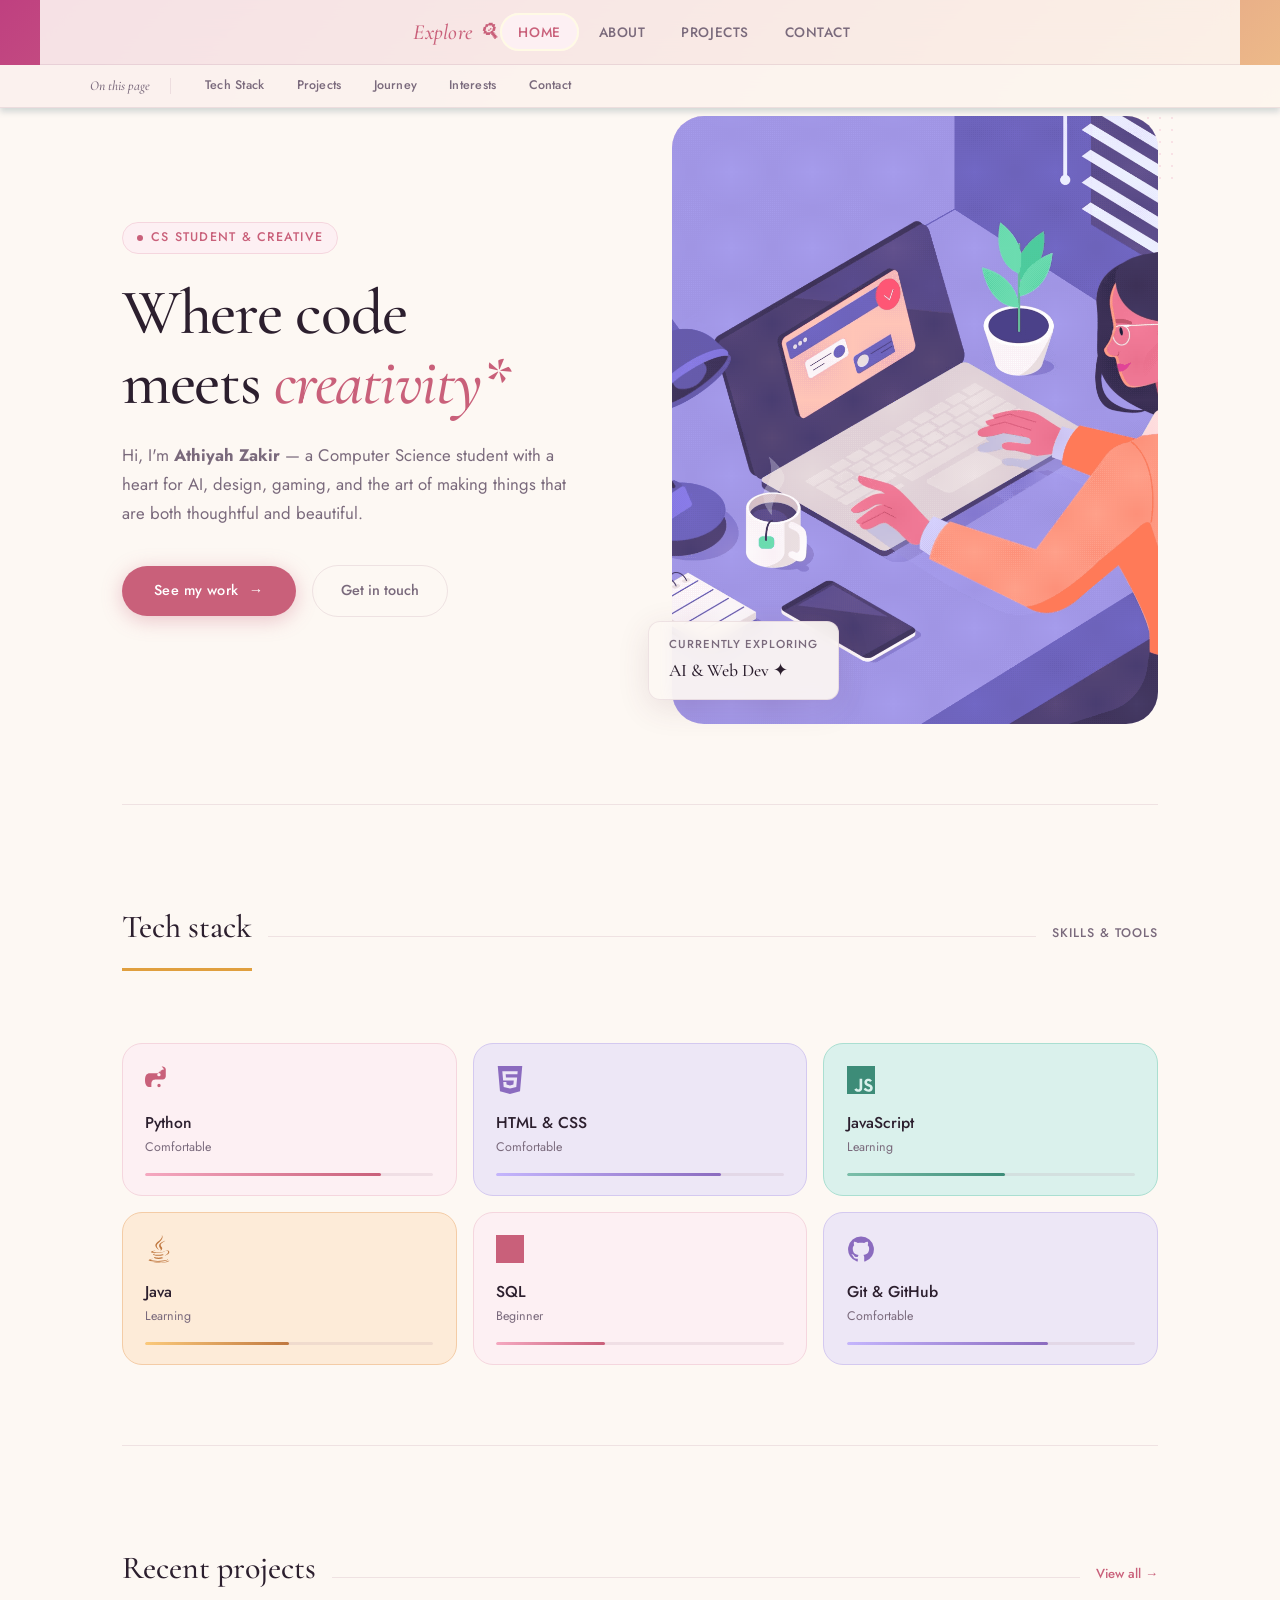
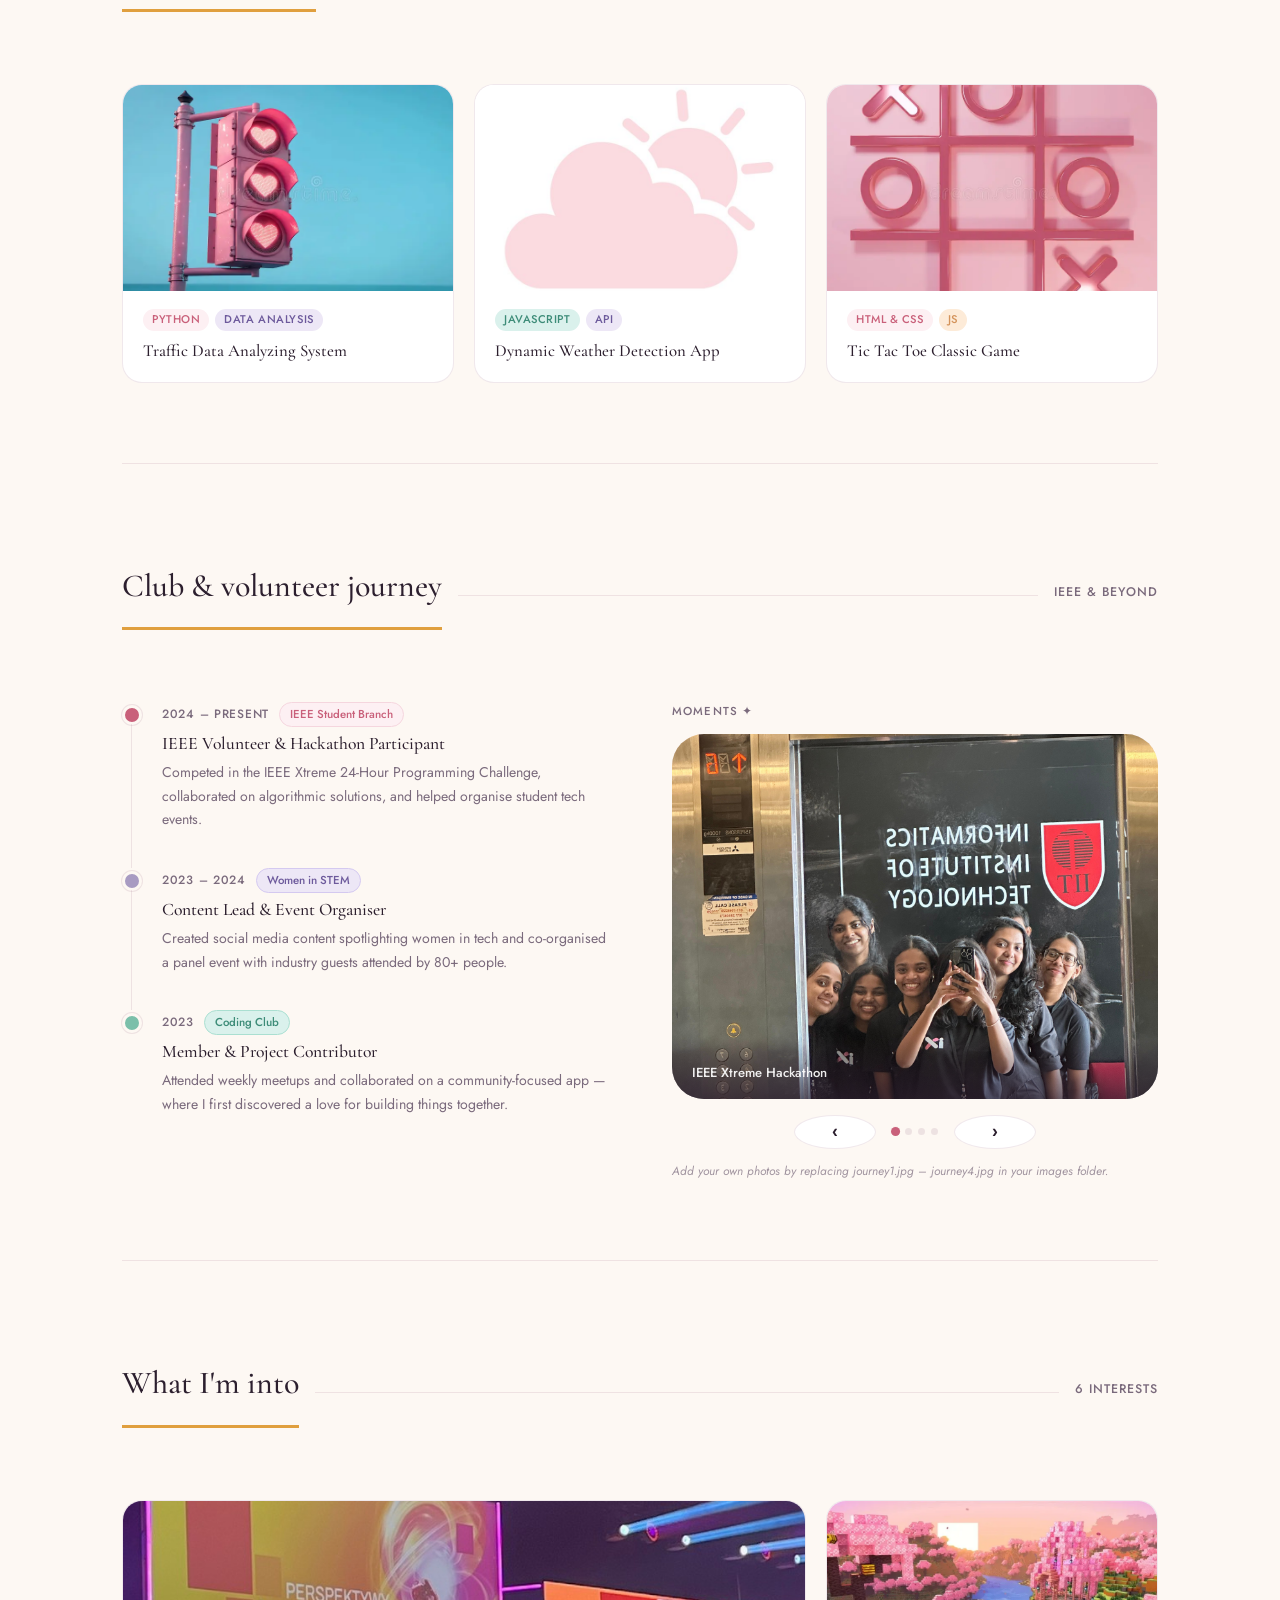
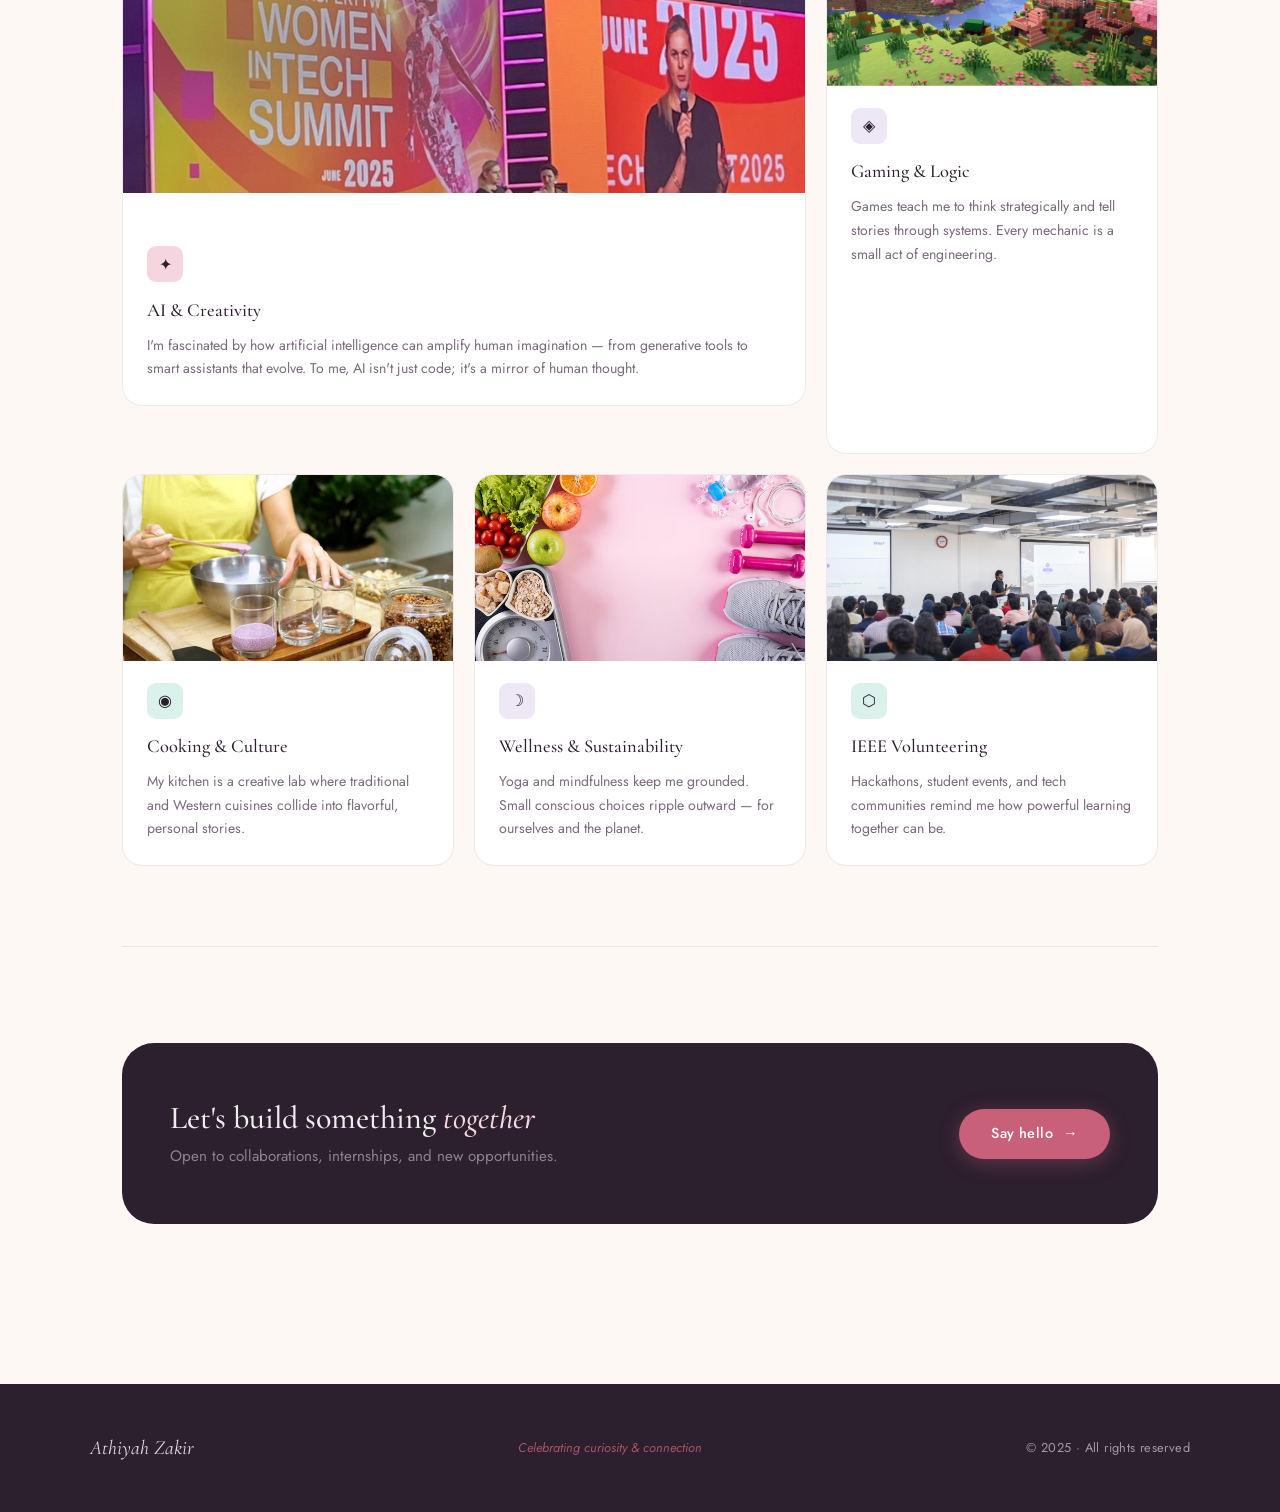
==== commit 3c7d42cb: "Add search icon to navigation logo" ====
--- a/index.html
+++ b/index.html
@@ -13,7 +13,7 @@
   <header>
     <nav class="site-nav">
       <div class="nav-inner">
-        <a href="index.html" class="nav-logo">Explore   </a>
+        <a href="index.html" class="nav-logo">Explore 🔍︎  </a>
         <ul class="nav-links">
           <li><a href="index.html" class="active">Home</a></li>
           <li><a href="about.html">About</a></li>
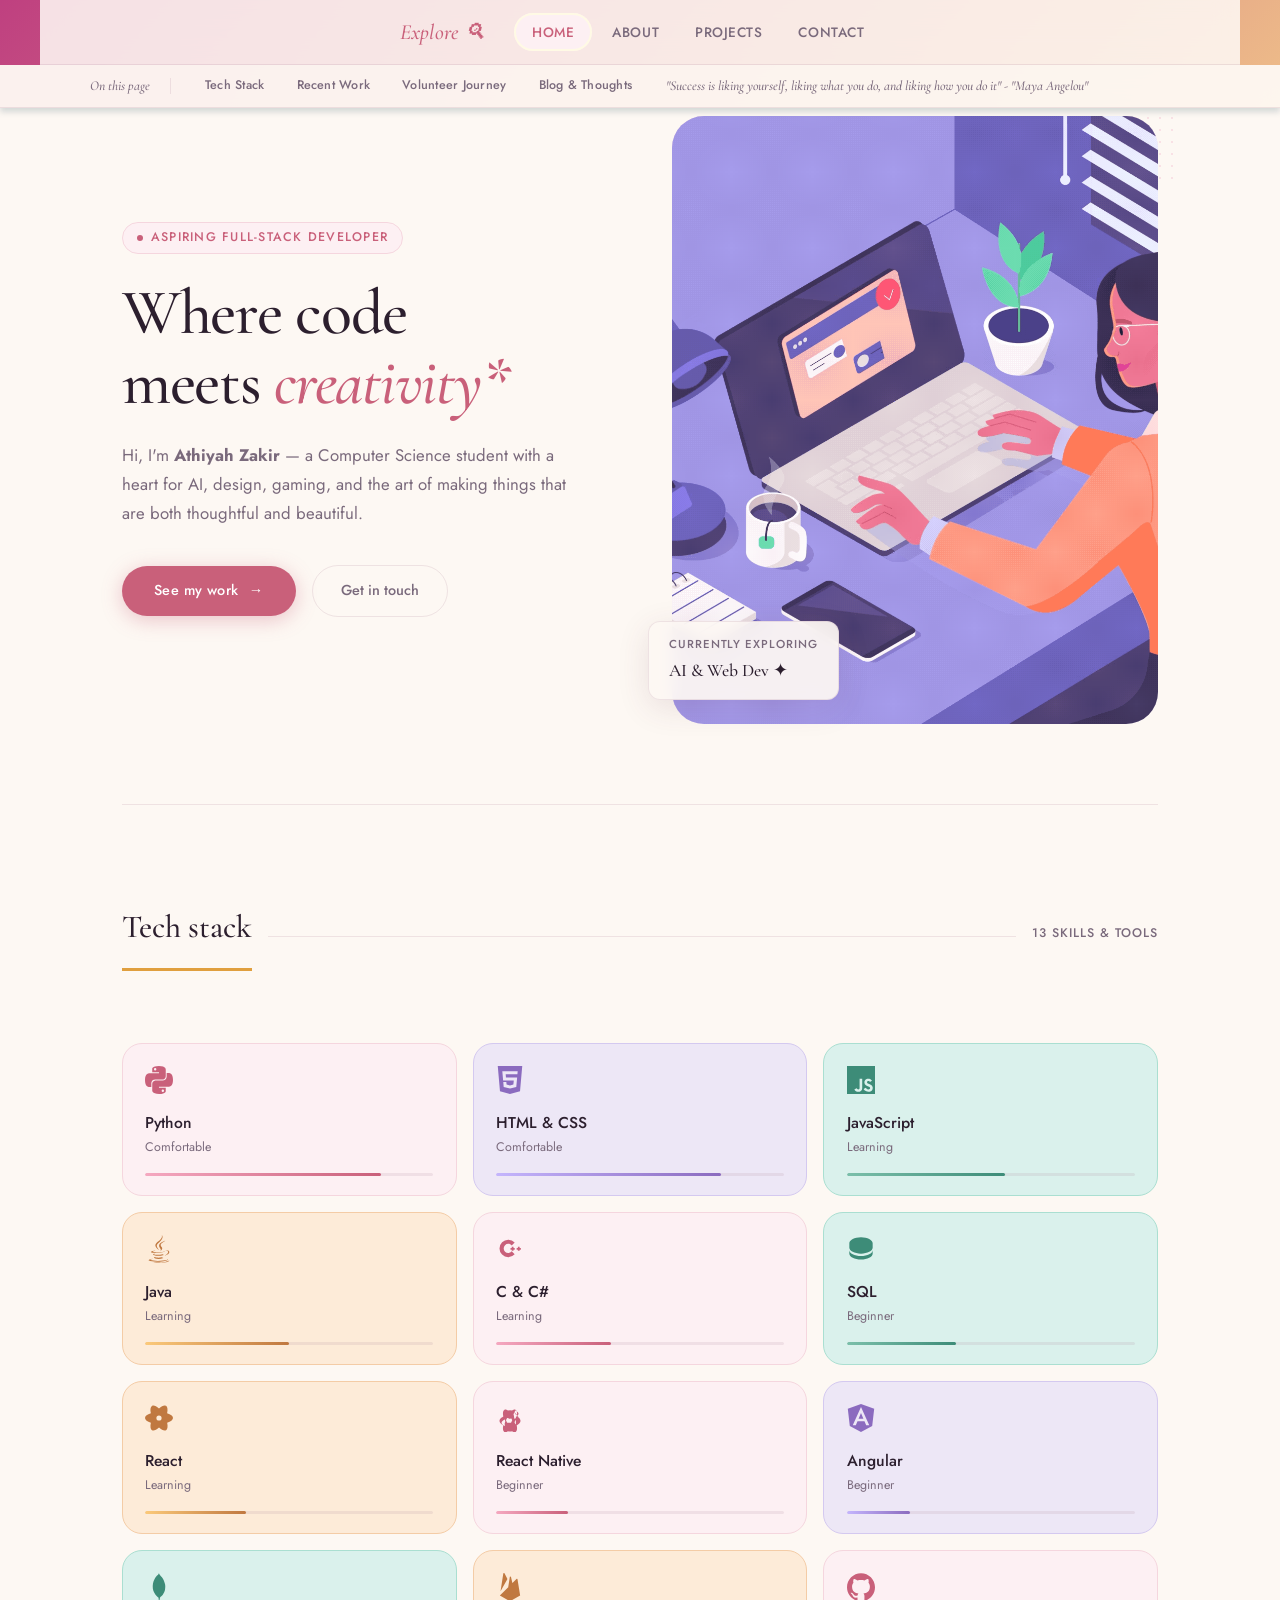
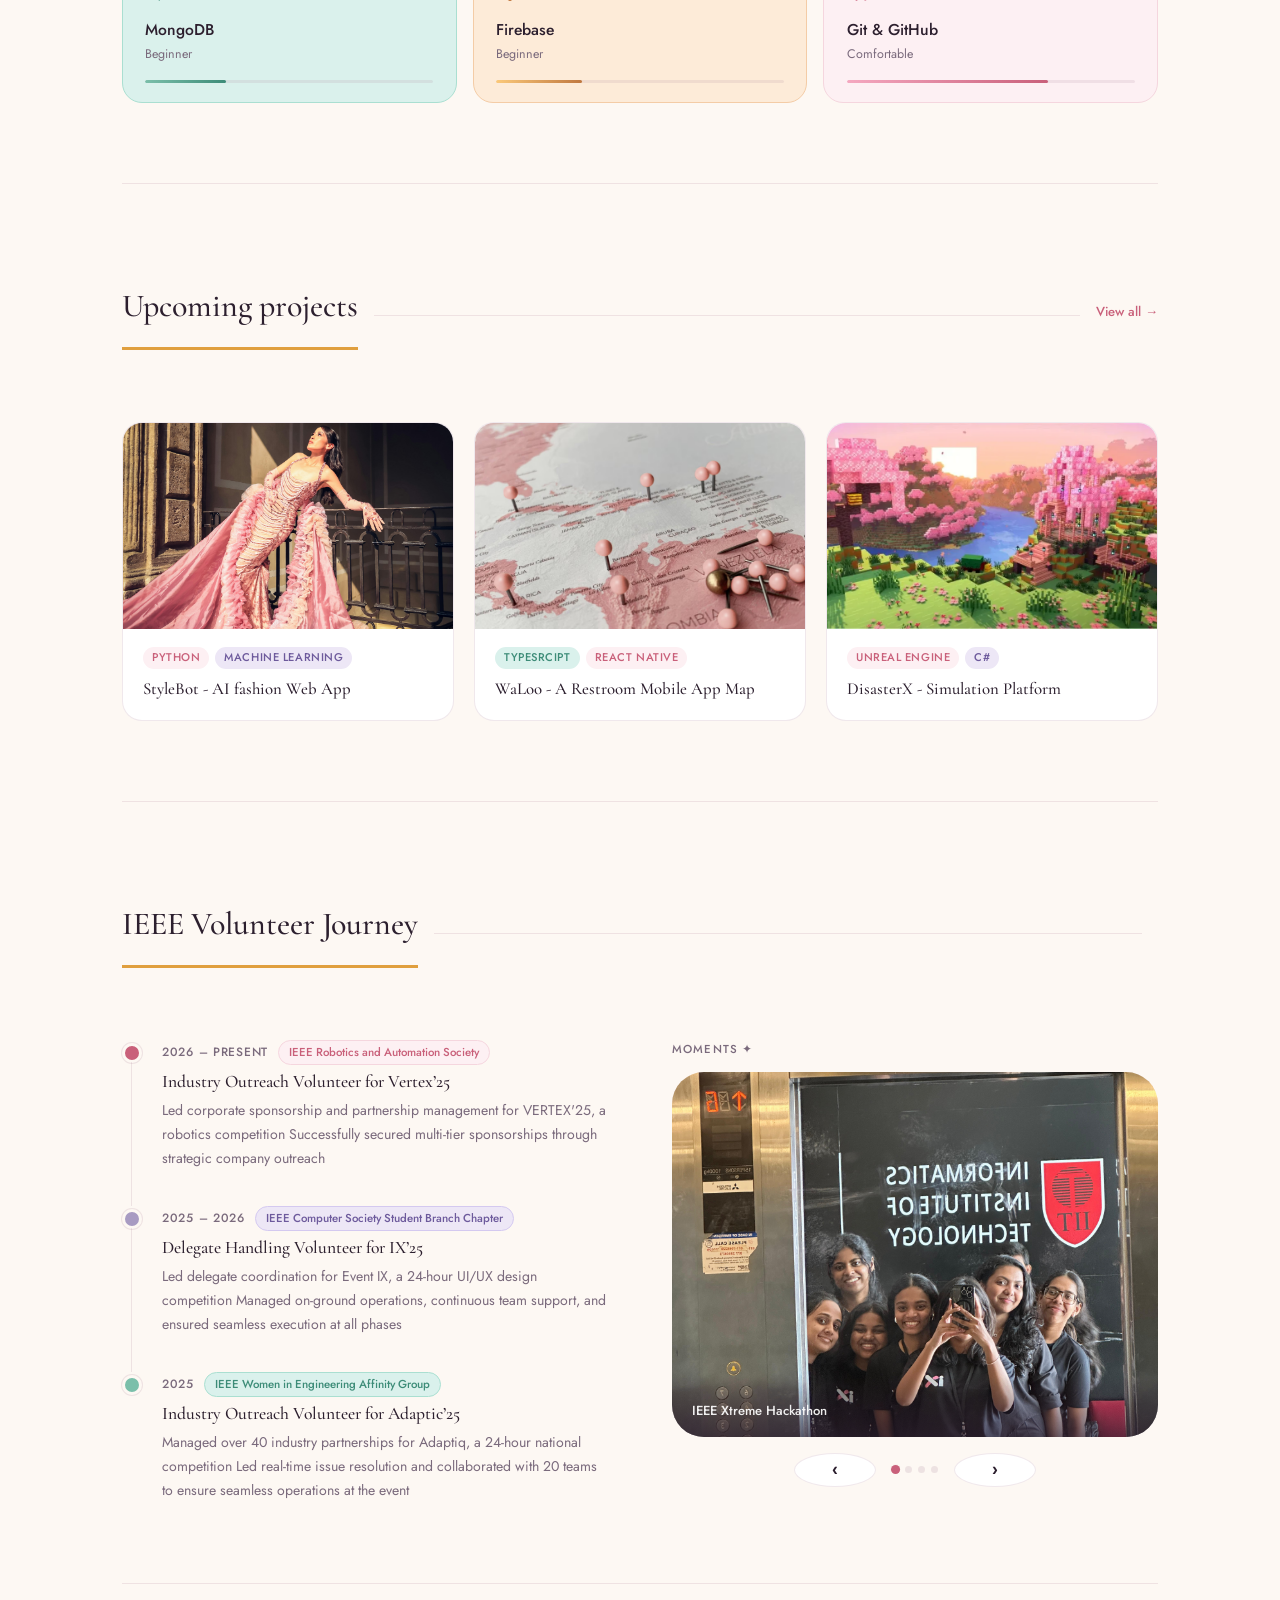
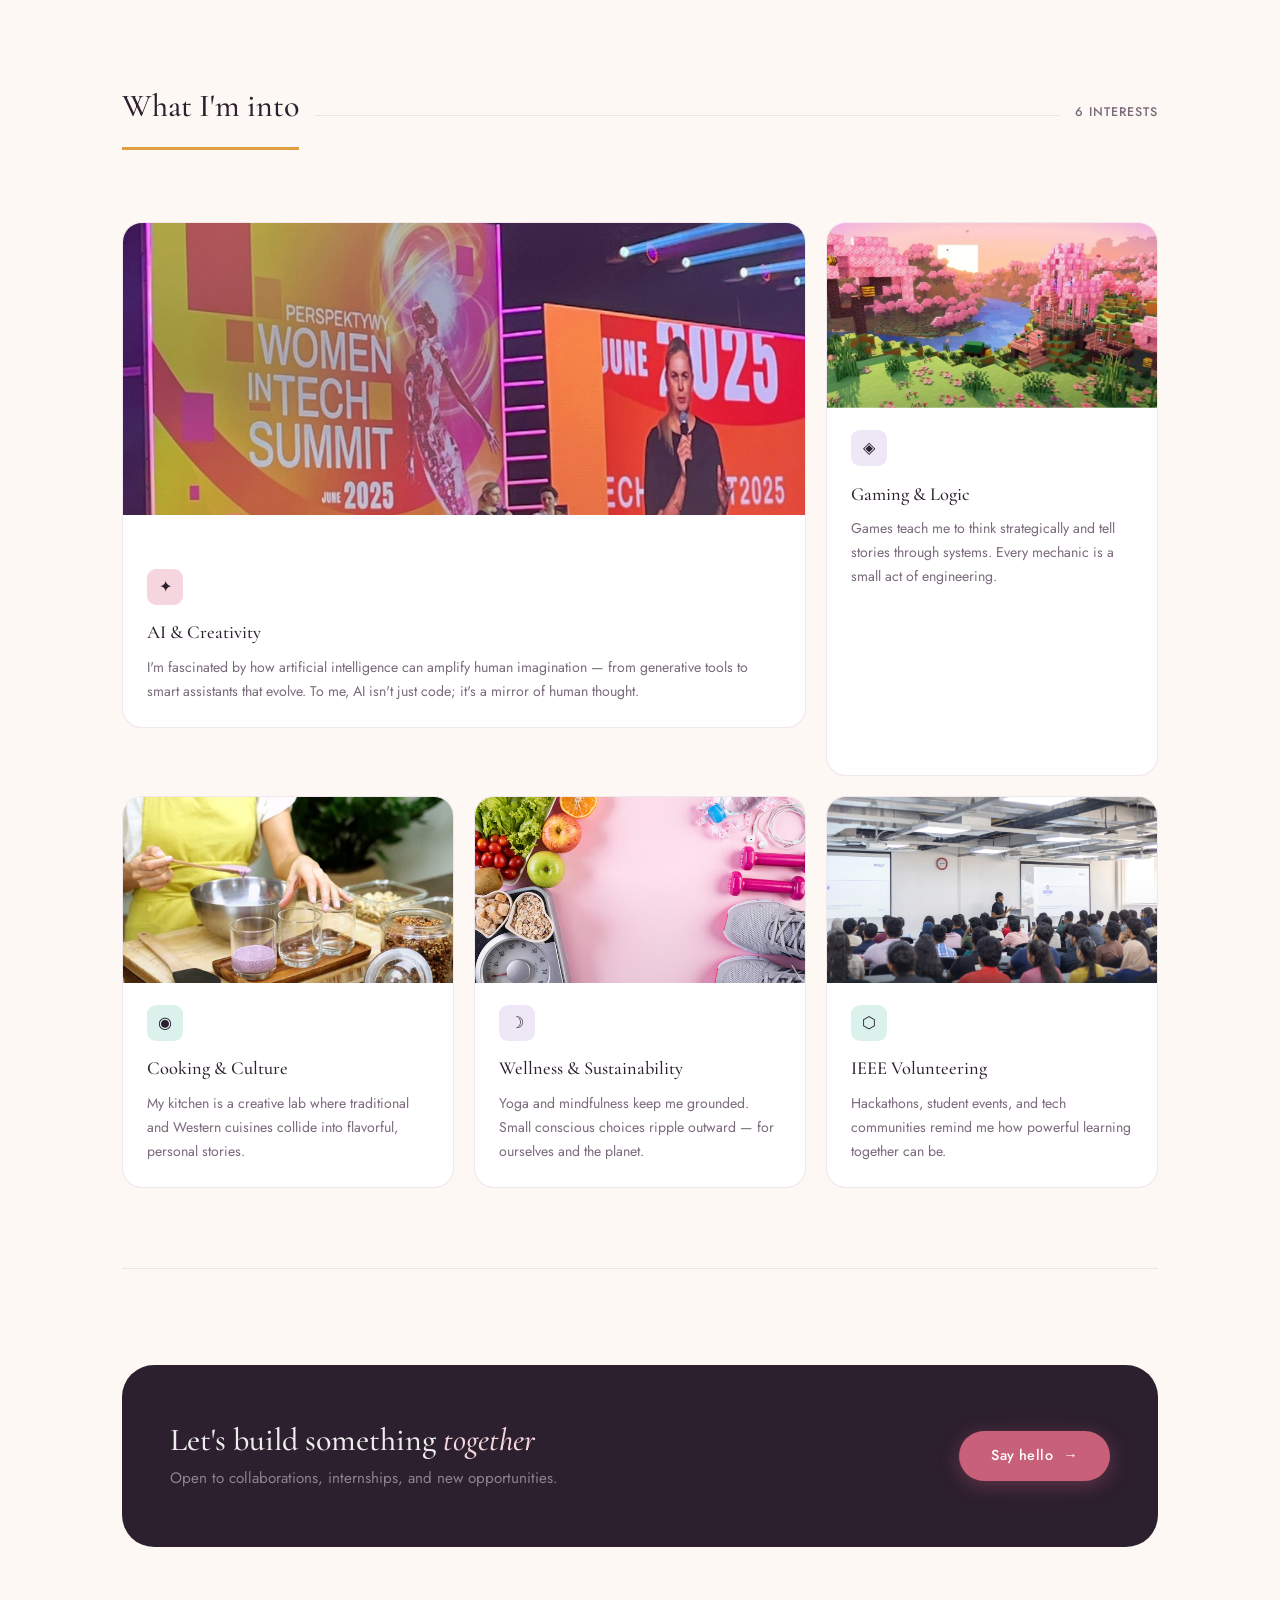
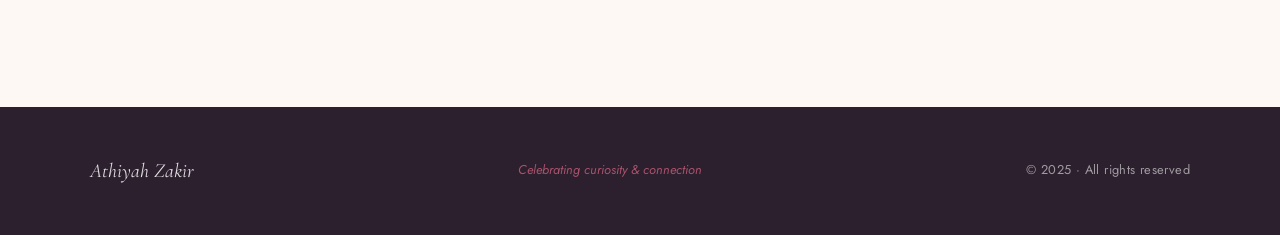
==== commit af0d0a2e: "Add files via upload" ====
--- a/index.html
+++ b/index.html
@@ -13,13 +13,16 @@
   <header>
     <nav class="site-nav">
       <div class="nav-inner">
-        <a href="index.html" class="nav-logo">Explore 🔍︎  </a>
+        <a href="index.html" class="nav-logo">Explore 🔍︎ &emsp;</a>
         <ul class="nav-links">
           <li><a href="index.html" class="active">Home</a></li>
           <li><a href="about.html">About</a></li>
           <li><a href="blog.html">Projects</a></li>
           <li><a href="contact.html">Contact</a></li>
         </ul>
+        <button class="nav-toggle" id="navToggle" aria-label="Toggle menu" aria-expanded="false">
+          <span></span><span></span><span></span>
+        </button>
       </div>
     </nav>
     <!-- ── On this page bar ─────────────────────────── -->
@@ -29,11 +32,11 @@
         <div class="otp-divider"></div>
         <div class="otp-links">
           <a href="#section-stack"     class="otp-link">Tech Stack</a>
-          <a href="#section-projects"  class="otp-link">Projects</a>
-          <a href="#section-journey"   class="otp-link">Journey</a>
-          <a href="#section-interests" class="otp-link">Interests</a>
-          <a href="#section-contact"   class="otp-link">Contact</a>
-        </div>
+          <a href="#section-projects"  class="otp-link">Recent Work</a>
+          <a href="#section-journey"   class="otp-link">Volunteer Journey</a>
+          <a href="#section-interests" class="otp-link">Blog & Thoughts</a>
+        </div>
+        <span class="nav-quote">"Success is liking yourself, liking what you do, and liking how you do it" - "Maya Angelou"</span>
       </div>
     </div>
   </header>
@@ -45,7 +48,7 @@
     ══════════════════════════════════════════════════ -->
     <section class="hero-section">
       <div class="hero-text">
-        <span class="hero-eyebrow">CS Student &amp; Creative</span>
+        <span class="hero-eyebrow">Aspiring Full-Stack Developer</span>
         <h1 class="hero-heading">
           Where code<br>meets <em>creativity*</em>
         </h1>
@@ -75,24 +78,26 @@
     <!-- ══════════════════════════════════════════════════
          TECH STACK
     ══════════════════════════════════════════════════ -->
-    <section class="stack-section" id="section-stack">
+   <section class="stack-section" id="section-stack">
       <div class="section-header">
         <h2 class="section-title">Tech stack</h2>
         <span class="section-line"></span>
-        <span class="section-count">Skills &amp; tools</span>
-      </div>
-
+        <span class="section-count">13 skills &amp; tools</span>
+      </div>
+ 
       <div class="skill-cards-grid">
-
+ 
+        <!-- Python -->
         <div class="skill-card" style="--card-bg:#fdf0f3;--card-border:#f5d6de;">
           <div class="skill-card-icon" style="color:#c9607a;">
-            <svg width="28" height="28" viewBox="0 0 24 24" fill="currentColor"><path d="M14.25.18l.9.2.73.26.59.3.45.32.34.34.25.34.16.33.1.3.04.26.02.2-.01.13V8.5l-.05.63-.13.55-.21.46-.26.38-.3.31-.33.25-.35.19-.35.14-.33.1-.3.07-.26.04-.21.02H8.83l-.69.05-.59.14-.5.22-.41.27-.33.32-.27.35-.2.36-.15.37-.1.35-.07.32-.04.27-.02.21v3.06H3.23l-.21-.03-.28-.07-.32-.12-.35-.18-.36-.26-.36-.36-.35-.46-.32-.59-.28-.73-.21-.88-.14-1.05L0 11.97l.06-1.22.16-1.04.24-.87.32-.71.36-.57.4-.44.42-.33.42-.24.4-.16.36-.1.32-.05.26-.02.18-.01h5.83l.69-.05.59-.14.5-.21.41-.28.33-.32.27-.35.2-.36.15-.37.1-.35.07-.32.04-.28.02-.21V6.07l.05-.64.13-.54.21-.46.26-.38.3-.32.33-.24.35-.2.35-.14.33-.1.3-.06.26-.04.21-.02.19-.01h.02l.06.01zM12 15.27a1.44 1.44 0 1 0 0 2.88 1.44 1.44 0 0 0 0-2.88zm-.06-9.3a1.44 1.44 0 1 0 0 2.88 1.44 1.44 0 0 0 0-2.88z"/></svg>
+            <svg width="28" height="28" viewBox="0 0 24 24" fill="currentColor"><path d="M11.914 0C5.82 0 6.2 2.656 6.2 2.656l.007 2.752h5.814v.826H3.9S0 5.789 0 11.969c0 6.18 3.403 5.959 3.403 5.959h2.031v-2.867s-.109-3.402 3.35-3.402h5.766s3.24.052 3.24-3.131V3.129S18.28 0 11.914 0zm-3.21 1.809a1.039 1.039 0 1 1 0 2.078 1.039 1.039 0 0 1 0-2.078z"/><path d="M12.086 24c6.094 0 5.714-2.656 5.714-2.656l-.007-2.752h-5.814v-.826h8.121S24 18.211 24 12.031c0-6.18-3.403-5.959-3.403-5.959h-2.031v2.867s.109 3.402-3.35 3.402H9.45s-3.24-.052-3.24 3.131v5.397S5.72 24 12.086 24zm3.21-1.809a1.039 1.039 0 1 1 0-2.078 1.039 1.039 0 0 1 0 2.078z"/></svg>
           </div>
           <div class="skill-card-name">Python</div>
           <div class="skill-card-level">Comfortable</div>
           <div class="skill-card-bar"><div class="skill-card-fill" style="width:82%;background:linear-gradient(90deg,#f5a8c0,#c9607a);"></div></div>
         </div>
-
+ 
+        <!-- HTML & CSS -->
         <div class="skill-card" style="--card-bg:#ede7f6;--card-border:#d4c9f0;">
           <div class="skill-card-icon" style="color:#8b6bbf;">
             <svg width="28" height="28" viewBox="0 0 24 24" fill="currentColor"><path d="M1.5 0h21l-1.91 21.563L11.977 24l-8.564-2.438L1.5 0zm7.031 9.75l-.232-2.718 10.059.003.23-2.622L5.412 4.41l.698 8.01h9.126l-.326 3.426-2.91.804-2.955-.81-.188-2.11H6.248l.33 4.171L12 19.351l5.379-1.443.744-8.157H8.531z"/></svg>
@@ -101,7 +106,8 @@
           <div class="skill-card-level">Comfortable</div>
           <div class="skill-card-bar"><div class="skill-card-fill" style="width:78%;background:linear-gradient(90deg,#c4b5fd,#8b6bbf);"></div></div>
         </div>
-
+ 
+        <!-- JavaScript -->
         <div class="skill-card" style="--card-bg:#daf1ec;--card-border:#aadfd1;">
           <div class="skill-card-icon" style="color:#3d8c78;">
             <svg width="28" height="28" viewBox="0 0 24 24" fill="currentColor"><path d="M0 0h24v24H0V0zm22.034 18.276c-.175-1.095-.888-2.015-3.003-2.873-.736-.345-1.554-.585-1.797-1.14-.091-.33-.105-.51-.046-.705.15-.646.915-.84 1.515-.66.39.12.75.42.976.9 1.034-.676 1.034-.676 1.755-1.125-.27-.42-.404-.601-.586-.78-.63-.705-1.469-1.065-2.834-1.034l-.705.089c-.676.165-1.32.525-1.71 1.005-1.14 1.291-.811 3.541.569 4.471 1.365 1.02 3.361 1.244 3.616 2.205.24 1.17-.87 1.545-1.966 1.41-.811-.18-1.26-.586-1.755-1.336l-1.83 1.051c.21.48.45.689.81 1.109 1.74 1.756 6.09 1.666 6.871-1.004.029-.09.24-.705.074-1.65l.046.067zm-8.983-7.245h-2.248c0 1.938-.009 3.864-.009 5.805 0 1.232.063 2.363-.138 2.711-.33.689-1.18.601-1.566.48-.396-.196-.597-.466-.83-.855-.063-.105-.11-.196-.127-.196l-1.825 1.125c.305.63.75 1.172 1.324 1.517.855.51 2.004.675 3.207.405.783-.226 1.458-.691 1.811-1.411.51-.93.402-2.07.397-3.346.012-2.054 0-4.109 0-6.179l.004-.056z"/></svg>
@@ -110,34 +116,97 @@
           <div class="skill-card-level">Learning</div>
           <div class="skill-card-bar"><div class="skill-card-fill" style="width:55%;background:linear-gradient(90deg,#7bbfaa,#3d8c78);"></div></div>
         </div>
-
+ 
+        <!-- Java -->
         <div class="skill-card" style="--card-bg:#fdebd8;--card-border:#f4cca6;">
           <div class="skill-card-icon" style="color:#c07840;">
-            <svg width="28" height="28" viewBox="0 0 24 24" fill="currentColor"><path d="M8.851 18.56s-.917.534.653.714c1.902.218 2.874.187 4.969-.211 0 0 .552.346 1.321.646-4.699 2.013-10.633-.118-6.943-1.149M8.276 15.933s-1.028.761.542.924c2.032.209 3.636.227 6.413-.308 0 0 .384.389.987.602-5.679 1.661-12.007.13-7.942-1.218M13.116 11.475c1.158 1.333-.304 2.533-.304 2.533s2.939-1.518 1.589-3.418c-1.261-1.772-2.228-2.652 3.007-5.688 0-.001-8.216 2.051-4.292 6.573M19.33 20.504s.679.559-.747.991c-2.712.822-11.288 1.069-13.669.033-.856-.373.749-.890 1.254-.998.527-.114.828-.093.828-.093-.953-.671-6.156 1.317-2.643 1.887 9.58 1.553 17.462-.7 14.977-1.820M9.292 13.21s-4.362 1.036-1.544 1.412c1.189.159 3.561.123 5.77-.062 1.806-.152 3.618-.477 3.618-.477s-.637.272-1.098.587c-4.429 1.165-12.986.623-10.522-.568 2.082-1.006 3.776-.892 3.776-.892M17.116 17.584c4.503-2.34 2.421-4.589.968-4.285-.355.074-.515.138-.515.138s.132-.207.385-.297c2.875-1.011 5.086 2.981-.928 4.562 0-.001.07-.062.09-.118M14.401 0s2.494 2.494-2.365 6.33c-3.896 3.077-.888 4.832-.001 6.836-2.274-2.053-3.943-3.858-2.824-5.539 1.644-2.469 6.197-3.665 5.19-7.627M9.734 23.924c4.322.277 10.959-.153 11.116-2.198 0 0-.302.775-3.572 1.391-3.688.694-8.239.613-10.937.168 0-.001.553.457 3.393.639"/></svg>
+            <svg width="28" height="28" viewBox="0 0 24 24" fill="currentColor"><path d="M8.851 18.56s-.917.534.653.714c1.902.218 2.874.187 4.969-.211 0 0 .552.346 1.321.646-4.699 2.013-10.633-.118-6.943-1.149M8.276 15.933s-1.028.761.542.924c2.032.209 3.636.227 6.413-.308 0 0 .384.389.987.602-5.679 1.661-12.007.13-7.942-1.218M13.116 11.475c1.158 1.333-.304 2.533-.304 2.533s2.939-1.518 1.589-3.418c-1.261-1.772-2.228-2.652 3.007-5.688 0-.001-8.216 2.051-4.292 6.573M19.33 20.504s.679.559-.747.991c-2.712.822-11.288 1.069-13.669.033-.856-.373.749-.89 1.254-.998.527-.114.828-.093.828-.093-.953-.671-6.156 1.317-2.643 1.887 9.58 1.553 17.462-.7 14.977-1.82M9.292 13.21s-4.362 1.036-1.544 1.412c1.189.159 3.561.123 5.77-.062 1.806-.152 3.618-.477 3.618-.477s-.637.272-1.098.587c-4.429 1.165-12.986.623-10.522-.568 2.082-1.006 3.776-.892 3.776-.892M17.116 17.584c4.503-2.34 2.421-4.589.968-4.285-.355.074-.515.138-.515.138s.132-.207.385-.297c2.875-1.011 5.086 2.981-.928 4.562 0-.001.07-.062.09-.118M14.401 0s2.494 2.494-2.365 6.33c-3.896 3.077-.888 4.832-.001 6.836-2.274-2.053-3.943-3.858-2.824-5.539 1.644-2.469 6.197-3.665 5.19-7.627M9.734 23.924c4.322.277 10.959-.153 11.116-2.198 0 0-.302.775-3.572 1.391-3.688.694-8.239.613-10.937.168 0-.001.553.457 3.393.639"/></svg>
           </div>
           <div class="skill-card-name">Java</div>
           <div class="skill-card-level">Learning</div>
           <div class="skill-card-bar"><div class="skill-card-fill" style="width:50%;background:linear-gradient(90deg,#fbc97a,#c07840);"></div></div>
         </div>
-
+ 
+        <!-- C / C++ -->
         <div class="skill-card" style="--card-bg:#fdf0f3;--card-border:#f5d6de;">
           <div class="skill-card-icon" style="color:#c9607a;">
-            <svg width="28" height="28" viewBox="0 0 24 24" fill="currentColor"><path d="M0 0h24v24H0V0zm7.462 13.843c0 1.998.47 3.12 1.337 3.12.672 0 1.193-.504 1.496-1.428L11.4 16.58c-.563 1.658-1.595 2.587-3.14 2.587-2.26 0-3.602-1.722-3.602-5.185 0-3.505 1.37-5.227 3.644-5.227 1.931 0 2.93 1.19 3.284 3.13l-1.706.487c-.184-1.12-.631-1.85-1.47-1.85-.98 0-1.448.966-1.448 3.32zm9.617 5.072L14.99 9.003h1.9l.88 4.887c.252 1.386.462 2.77.63 4.16h.056c.168-1.386.378-2.774.63-4.16l.882-4.887h1.9l-2.09 9.912h-2.72z"/></svg>
+            <svg width="28" height="28" viewBox="0 0 24 24" fill="currentColor"><path d="M10.5 15.397a3.896 3.896 0 0 1-3.895-3.895 3.896 3.896 0 0 1 3.895-3.895c1.171 0 2.257.52 2.99 1.379l2.526-2.526A7.465 7.465 0 0 0 10.5 4.006a7.502 7.502 0 0 0-7.5 7.5 7.502 7.502 0 0 0 7.5 7.5 7.46 7.46 0 0 0 5.516-2.449l-2.526-2.526a3.862 3.862 0 0 1-2.99 1.366zm10.8-4.348h-1.05v-1.05h-1.5v1.05H17.7v1.5h1.05v1.05h1.5v-1.05h1.05v-1.5zm-5.25 0h-1.05v-1.05h-1.5v1.05H12.45v1.5h1.05v1.05h1.5v-1.05h1.05v-1.5z"/></svg>
+          </div>
+          <div class="skill-card-name">C &amp; C#</div>
+          <div class="skill-card-level">Learning</div>
+          <div class="skill-card-bar"><div class="skill-card-fill" style="width:40%;background:linear-gradient(90deg,#f5a8c0,#c9607a);"></div></div>
+        </div>
+ 
+        <!-- SQL -->
+        <div class="skill-card" style="--card-bg:#daf1ec;--card-border:#aadfd1;">
+          <div class="skill-card-icon" style="color:#3d8c78;">
+            <svg width="28" height="28" viewBox="0 0 24 24" fill="currentColor"><path d="M12 2C6.477 2 2 4.477 2 7v2c0 2.523 4.477 5 10 5s10-2.477 10-5V7c0-2.523-4.477-5-10-5zm0 11c-5.523 0-10-2.477-10-5v3c0 2.523 4.477 5 10 5s10-2.477 10-5v-3c0 2.523-4.477 5-10 5zm0 5c-5.523 0-10-2.477-10-5v3c0 2.523 4.477 5 10 5s10-2.477 10-5v-3c0 2.523-4.477 5-10 5z"/></svg>
           </div>
           <div class="skill-card-name">SQL</div>
           <div class="skill-card-level">Beginner</div>
-          <div class="skill-card-bar"><div class="skill-card-fill" style="width:38%;background:linear-gradient(90deg,#f5a8c0,#c9607a);"></div></div>
-        </div>
-
+          <div class="skill-card-bar"><div class="skill-card-fill" style="width:38%;background:linear-gradient(90deg,#7bbfaa,#3d8c78);"></div></div>
+        </div>
+ 
+        <!-- React -->
+        <div class="skill-card" style="--card-bg:#fdebd8;--card-border:#f4cca6;">
+          <div class="skill-card-icon" style="color:#c07840;">
+            <svg width="28" height="28" viewBox="0 0 24 24" fill="currentColor"><path d="M14.23 12.004a2.236 2.236 0 0 1-2.235 2.236 2.236 2.236 0 0 1-2.236-2.236 2.236 2.236 0 0 1 2.235-2.236 2.236 2.236 0 0 1 2.236 2.236zm2.648-10.69c-1.346 0-3.107.96-4.888 2.622-1.78-1.653-3.542-2.602-4.887-2.602-.41 0-.783.093-1.106.278-1.375.793-1.683 3.264-.973 6.365C1.98 8.917 0 10.42 0 12.004c0 1.59 1.99 3.097 5.043 4.03-.704 3.113-.39 5.588.988 6.38.32.187.69.275 1.102.275 1.345 0 3.107-.96 4.888-2.624 1.78 1.654 3.542 2.603 4.887 2.603.41 0 .783-.09 1.106-.275 1.374-.792 1.683-3.263.973-6.365C22.02 15.096 24 13.59 24 12.004c0-1.59-1.99-3.097-5.043-4.032.704-3.11.39-5.587-.988-6.38a2.167 2.167 0 0 0-1.096-.278zm-.005 1.09c.278 0 .513.06.709.173.989.57 1.27 2.612.698 5./207-.24-.065-.494-.127-.75-.183a19.52 19.52 0 0 0-.414-1.ordinance107 1.689 1.689 0 0 0-.062-.145c-.651-1.417-1.478-2.585-2.33-3.408.68-.44 1.327-.662 1.895-.662l.254.001v-.001zM7.27 3.405c.57 0 1.216.222 1.897.66-.854.826-1.682 1.997-2.332 3.415a19.76 19.76 0 0 0-.476 1.251 19.625 19.625 0 0 0-.75.184c-2.592-.587-4.154-1.877-3.61-3.162.406-.94 1.725-2.348 5.271-2.348zm-.11 4.708c.24-.69.516-1.343.826-1.935.31.592.585 1.244.826 1.935H7.16zm9.514 0H14.99c.24-.69.517-1.343.826-1.935.311.592.586 1.244.826 1.935zM12 7.558c.554.705 1.084 1.54 1.555 2.459H10.45c.47-.92 1-1.755 1.55-2.46zM5.897 10.7c.232-.07.482-.137.745-.201l.263 1.042a19.34 19.34 0 0 0-.82 1.76 19.29 19.29 0 0 0-.188.5c-.896-.283-1.648-.624-2.217-.987-.857-.55-1.257-1.094-1.257-1.81 0-1.274 1.46-2.476 3.474-3.304zm12.207 0c2.013.828 3.474 2.03 3.474 3.304 0 .716-.4 1.26-1.257 1.81-.57.363-1.32.704-2.217.988a19.289 19.289 0 0 0-.189-.5 19.342 19.342 0 0 0-.82-1.76l.264-1.043c.263.064.512.13.745.201zM12 10.988c.357 0 .71.014 1.06.04-.34.62-.663 1.28-.958 1.977-.294-.696-.617-1.356-.957-1.977.3-.026.6-.04.855-.04zm-1.775.127c-.34.62-.662 1.28-.957 1.977-.294-.696-.618-1.356-.957-1.977C8.61 11.09 8.96 11.076 9.31 11.076c.095 0 .187.002.28.005h.001c.205-.012.412-.018.624-.018.212 0 .42.006.626.018h.001c.093-.003.185-.005.28-.005.35 0 .7.014 1.05.04zm-3.68.626c.241.692.516 1.346.826 1.938-.31.592-.585 1.245-.825 1.937H7.16c-.24-.692-.516-1.345-.826-1.937.31-.593.585-1.246.826-1.938zM16.84 11.74c.24.692.516 1.345.826 1.937-.31.593-.585 1.246-.826 1.938h-1.49c-.24-.692-.515-1.345-.826-1.938.311-.592.586-1.245.826-1.937zm-4.84.612c.35.72.666 1.484.945 2.272-.282.788-.597 1.552-.945 2.272-.35-.72-.664-1.484-.945-2.272.281-.788.596-1.552.945-2.272zm-3.68 2.908c.311.592.586 1.245.826 1.938H7.658c-.24-.693-.515-1.346-.825-1.938zM16.84 15.26c-.24.693-.515 1.346-.825 1.938h-1.488c.24-.693.515-1.346.826-1.938zm-7.89 2.608c.296.697.62 1.357.958 1.978-.3.026-.6.04-.855.04-.36 0-.71-.014-1.06-.04.34-.621.663-1.281.958-1.978zm6.1 0c.296.697.62 1.357.957 1.978a18.97 18.97 0 0 1-1.05.04c-.212 0-.42-.006-.625-.018h-.001a18.888 18.888 0 0 1-.624.017c-.213 0-.42-.006-.625-.018.296-.696.62-1.356.968-1.999zM12 16.458c.554.705 1.084 1.54 1.555 2.46h-3.1c.47-.92 1-1.755 1.545-2.46zm3.944 1.004a19.63 19.63 0 0 0-.415 1.107c-.254.056-.507.118-.748.183-2.59.587-4.155 1.877-3.61 3.162.406.94 1.725 2.348 5.271 2.348.569 0 1.215-.222 1.896-.66-.854-.827-1.681-1.997-2.332-3.416a19.766 19.766 0 0 0-.476-1.25l.414.076zm-7.888 0c-.158.41-.31.826-.476 1.25-.65 1.42-1.478 2.59-2.332 3.416.681.44 1.328.661 1.896.661 3.547 0 4.866-1.408 5.272-2.348.544-1.285-1.02-2.575-3.61-3.162a19.547 19.547 0 0 0-.75-.183zm5.48.95c.263.065.513.131.745.201 2.014.828 3.475 2.03 3.475 3.304 0 .716-.4 1.26-1.257 1.81-.57.362-1.32.704-2.217.987a19.29 19.29 0 0 0-.189-.5 19.34 19.34 0 0 0-.82-1.76l.263-1.042zM8.642 19.613c.263-.065.513-.131.745-.202l.263 1.043a19.342 19.342 0 0 0-.82 1.76 19.29 19.29 0 0 0-.188.5c-.897-.283-1.648-.625-2.218-.988-.857-.55-1.257-1.093-1.257-1.81 0-1.273 1.462-2.475 3.475-3.303z"/></svg>
+          </div>
+          <div class="skill-card-name">React</div>
+          <div class="skill-card-level">Learning</div>
+          <div class="skill-card-bar"><div class="skill-card-fill" style="width:35%;background:linear-gradient(90deg,#fbc97a,#c07840);"></div></div>
+        </div>
+ 
+        <!-- React Native -->
+        <div class="skill-card" style="--card-bg:#fdf0f3;--card-border:#f5d6de;">
+          <div class="skill-card-icon" style="color:#c9607a;">
+            <svg width="28" height="28" viewBox="0 0 24 24" fill="currentColor"><path d="M12 12.662a2.338 2.338 0 1 0 0-4.676 2.338 2.338 0 0 0 0 4.676zm6.279-1.607c-.188-.094-.377-.182-.57-.265.056-.224.105-.449.147-.674.456-2.476.105-4.44-.997-5.07-.524-.303-1.134-.303-1.804-.065-.392.142-.806.371-1.23.68A9.143 9.143 0 0 0 12 5.404a9.136 9.136 0 0 0-1.826.257c-.422-.309-.837-.538-1.231-.68-.669-.238-1.28-.238-1.803.065-1.101.63-1.452 2.594-.997 5.07.042.225.09.45.147.674a13.74 13.74 0 0 0-.57.265C3.973 11.701 3 13.027 3 14.4c0 1.373.973 2.699 2.72 3.545.188.094.378.182.57.265-.056.225-.105.449-.147.674-.456 2.476-.104 4.44.997 5.07.524.303 1.134.303 1.804.065.393-.142.807-.371 1.231-.68.594.166 1.203.258 1.825.257a9.12 9.12 0 0 0 1.826-.257c.422.309.837.538 1.231.68.669.238 1.279.238 1.803-.065 1.102-.63 1.453-2.594.997-5.07a13.78 13.78 0 0 0-.147-.674c.192-.083.381-.171.569-.265 1.748-.846 2.721-2.172 2.721-3.545 0-1.373-.973-2.699-2.72-3.538zm-1.24 5.988c-.16.077-.322.15-.486.217a20.57 20.57 0 0 0-.638-1.484 20.434 20.434 0 0 0 .453-1.581c.172-.076.34-.156.505-.24 1.434-.694 2.277-1.682 2.277-2.555 0-.873-.843-1.861-2.277-2.556a11.95 11.95 0 0 0-.505-.239 20.43 20.43 0 0 0-.453-1.58c.217-.503.418-.992.638-1.485.164.067.327.14.487.217 1.434.694 2.277 1.682 2.277 2.555v.001c0 .872-.843 1.86-2.278 2.555zM7.53 18.79c-.164-.067-.327-.14-.487-.217-1.434-.694-2.277-1.682-2.277-2.555 0-.873.843-1.861 2.277-2.555.16-.077.323-.15.487-.218a20.41 20.41 0 0 0 .453 1.581 20.567 20.567 0 0 0-.453 1.58c-.22.501-.42.99-.638 1.485l.638-1.101zm1.05-4.79c.296-.693.638-1.354 1.015-1.968.54-.018 1.084-.026 1.635-.026.55 0 1.094.008 1.634.026.378.614.72 1.275 1.016 1.968-.296.693-.638 1.354-1.016 1.968-.54.018-1.084.026-1.634.026-.551 0-1.095-.008-1.635-.026a17.36 17.36 0 0 1-1.015-1.968zm6.87-3.536a18.1 18.1 0 0 0-.452-1.58c.217-.502.418-.99.638-1.485.164.067.326.14.486.217 1.435.694 2.278 1.683 2.278 2.556s-.843 1.86-2.278 2.556a11.95 11.95 0 0 0-.487-.218 20.4 20.4 0 0 0 .453-1.58l-.638 1.534z"/></svg>
+          </div>
+          <div class="skill-card-name">React Native</div>
+          <div class="skill-card-level">Beginner</div>
+          <div class="skill-card-bar"><div class="skill-card-fill" style="width:25%;background:linear-gradient(90deg,#f5a8c0,#c9607a);"></div></div>
+        </div>
+ 
+        <!-- Angular -->
         <div class="skill-card" style="--card-bg:#ede7f6;--card-border:#d4c9f0;">
           <div class="skill-card-icon" style="color:#8b6bbf;">
-            <svg width="28" height="28" viewBox="0 0 24 24" fill="currentColor"><path d="M12 1.27a11 11 0 00-3.48 21.46c.55.09.73-.28.73-.55v-1.84c-3.03.64-3.67-1.46-3.67-1.46-.55-1.29-1.28-1.65-1.28-1.65-.92-.65.1-.65.1-.65 1.1 0 1.73 1.1 1.73 1.1.92 1.65 2.57 1.2 3.21.92a2 2 0 01.64-1.47c-2.47-.27-5.04-1.19-5.04-5.5 0-1.1.46-2.1 1.2-2.84a3.76 3.76 0 010-2.93s.91-.28 3.11 1.1c1.8-.49 3.7-.49 5.5 0 2.1-1.38 3.02-1.1 3.02-1.1a3.76 3.76 0 010 2.93c.83.74 1.2 1.74 1.2 2.84 0 4.31-2.57 5.23-5.04 5.5.45.37.82.92.82 2.02v3.03c0 .27.1.64.73.55A11 11 0 0012 1.27"/></svg>
+            <svg width="28" height="28" viewBox="0 0 24 24" fill="currentColor"><path d="M9.931 12.645h4.138l-2.07-4.908m0-7.737L.68 3.982l1.726 14.771L12 24l9.596-5.242L23.32 3.982 12 .001zm7.064 18.31h-2.638l-1.422-3.503H8.996l-1.422 3.504h-2.64L12 2.65z"/></svg>
+          </div>
+          <div class="skill-card-name">Angular</div>
+          <div class="skill-card-level">Beginner</div>
+          <div class="skill-card-bar"><div class="skill-card-fill" style="width:22%;background:linear-gradient(90deg,#c4b5fd,#8b6bbf);"></div></div>
+        </div>
+ 
+        <!-- MongoDB -->
+        <div class="skill-card" style="--card-bg:#daf1ec;--card-border:#aadfd1;">
+          <div class="skill-card-icon" style="color:#3d8c78;">
+            <svg width="28" height="28" viewBox="0 0 24 24" fill="currentColor"><path d="M17.193 9.555c-1.264-5.58-4.252-7.414-4.573-8.115-.28-.394-.53-.954-.735-1.44-.036.495-.055.685-.523 1.184-.723.566-4.438 3.682-4.74 10.02-.282 5.912 4.27 9.435 4.888 9.884l.07.05A73.49 73.49 0 0 1 11.91 24h.481c.114-1.032.284-2.056.51-3.07.417-.296.604-.463.85-.693a11.342 11.342 0 0 0 3.639-8.464c.01-.814-.103-1.662-.197-2.218z"/></svg>
+          </div>
+          <div class="skill-card-name">MongoDB</div>
+          <div class="skill-card-level">Beginner</div>
+          <div class="skill-card-bar"><div class="skill-card-fill" style="width:28%;background:linear-gradient(90deg,#7bbfaa,#3d8c78);"></div></div>
+        </div>
+ 
+        <!-- Firebase -->
+        <div class="skill-card" style="--card-bg:#fdebd8;--card-border:#f4cca6;">
+          <div class="skill-card-icon" style="color:#c07840;">
+            <svg width="28" height="28" viewBox="0 0 24 24" fill="currentColor"><path d="M3.89 15.672L6.255.461A.542.542 0 0 1 7.27.288l2.543 4.771zm16.794 3.692l-2.25-14a.54.54 0 0 0-.919-.295L3.316 19.365l7.856 4.427a1.621 1.621 0 0 0 1.588 0zM14.3 9.688L12.86 3.445a.542.542 0 0 0-1.052.187l-2.16 13.618z"/></svg>
+          </div>
+          <div class="skill-card-name">Firebase</div>
+          <div class="skill-card-level">Beginner</div>
+          <div class="skill-card-bar"><div class="skill-card-fill" style="width:30%;background:linear-gradient(90deg,#fbc97a,#c07840);"></div></div>
+        </div>
+ 
+        <!-- Git & GitHub -->
+        <div class="skill-card" style="--card-bg:#fdf0f3;--card-border:#f5d6de;">
+          <div class="skill-card-icon" style="color:#c9607a;">
+            <svg width="28" height="28" viewBox="0 0 24 24" fill="currentColor"><path d="M12 .297c-6.63 0-12 5.373-12 12 0 5.303 3.438 9.8 8.205 11.385.6.113.82-.258.82-.577 0-.285-.01-1.04-.015-2.04-3.338.724-4.042-1.61-4.042-1.61C4.422 18.07 3.633 17.7 3.633 17.7c-1.087-.744.084-.729.084-.729 1.205.084 1.838 1.236 1.838 1.236 1.07 1.835 2.809 1.305 3.495.998.108-.776.417-1.305.76-1.605-2.665-.3-5.466-1.332-5.466-5.93 0-1.31.465-2.38 1.235-3.22-.135-.303-.54-1.523.105-3.176 0 0 1.005-.322 3.3 1.23.96-.267 1.98-.399 3-.405 1.02.006 2.04.138 3 .405 2.28-1.552 3.285-1.23 3.285-1.23.645 1.653.24 2.873.12 3.176.765.84 1.23 1.91 1.23 3.22 0 4.61-2.805 5.625-5.475 5.92.42.36.81 1.096.81 2.22 0 1.606-.015 2.896-.015 3.286 0 .315.21.69.825.57C20.565 22.092 24 17.592 24 12.297c0-6.627-5.373-12-12-12"/></svg>
           </div>
           <div class="skill-card-name">Git &amp; GitHub</div>
           <div class="skill-card-level">Comfortable</div>
-          <div class="skill-card-bar"><div class="skill-card-fill" style="width:70%;background:linear-gradient(90deg,#c4b5fd,#8b6bbf);"></div></div>
-        </div>
-
+          <div class="skill-card-bar"><div class="skill-card-fill" style="width:70%;background:linear-gradient(90deg,#f5a8c0,#c9607a);"></div></div>
+        </div>
+ 
       </div>
     </section>
 
@@ -146,16 +215,16 @@
     ══════════════════════════════════════════════════ -->
     <section class="projects-glimpse-section" id="section-projects">
       <div class="section-header">
-        <h2 class="section-title">Recent projects</h2>
+        <h2 class="section-title">Upcoming projects</h2>
         <span class="section-line"></span>
         <a href="blog.html" class="section-link-btn">View all →</a>
       </div>
 
       <div class="glimpse-grid">
 
-        <a href="https://github.com/AthiyahZakir/Traffic-data-Analyzing-System" target="_blank" rel="noopener" class="glimpse-card">
+        <a href="https://github.com/AthiyahZakir" target="_blank" rel="noopener" class="glimpse-card">
           <div class="glimpse-img">
-            <img src="images/project1.jpg" alt="Traffic Data System">
+            <img src="images/fashion_style.jpg" alt="fasion ai ">
             <div class="glimpse-overlay">
               <span class="glimpse-arrow">↗</span>
             </div>
@@ -163,41 +232,41 @@
           <div class="glimpse-body">
             <div class="glimpse-tags">
               <span class="gtag rose">Python</span>
-              <span class="gtag lavender">Data Analysis</span>
-            </div>
-            <h3 class="glimpse-title">Traffic Data Analyzing System</h3>
+              <span class="gtag lavender">Machine Learning</span>
+            </div>
+            <h3 class="glimpse-title">StyleBot - AI fashion Web App</h3>
           </div>
         </a>
 
-        <a href="https://github.com/AthiyahZakir/Weather-App" target="_blank" rel="noopener" class="glimpse-card">
+        <a href="https://github.com/AthiyahZakir" target="_blank" rel="noopener" class="glimpse-card">
           <div class="glimpse-img">
-            <img src="images/project4.jpg" alt="Weather App">
+            <img src="images/loowa.jpg" alt="loo app">
             <div class="glimpse-overlay">
               <span class="glimpse-arrow">↗</span>
             </div>
           </div>
           <div class="glimpse-body">
             <div class="glimpse-tags">
-              <span class="gtag mint">JavaScript</span>
-              <span class="gtag lavender">API</span>
-            </div>
-            <h3 class="glimpse-title">Dynamic Weather Detection App</h3>
+              <span class="gtag mint">TypeSrcipt</span>
+              <span class="gtag rose">React Native</span>
+            </div>
+            <h3 class="glimpse-title">WaLoo - A Restroom Mobile App Map</h3>
           </div>
         </a>
 
-        <a href="https://github.com/AthiyahZakir/Classic-Tic-Tac-Toe---Game" target="_blank" rel="noopener" class="glimpse-card">
+        <a href="https://github.com/AthiyahZakir" target="_blank" rel="noopener" class="glimpse-card">
           <div class="glimpse-img">
-            <img src="images/project6.jpg" alt="Tic Tac Toe">
+            <img src="images/gaming_world.jpg" alt="gamimg world">
             <div class="glimpse-overlay">
               <span class="glimpse-arrow">↗</span>
             </div>
           </div>
           <div class="glimpse-body">
             <div class="glimpse-tags">
-              <span class="gtag rose">HTML &amp; CSS</span>
-              <span class="gtag amber">JS</span>
-            </div>
-            <h3 class="glimpse-title">Tic Tac Toe Classic Game</h3>
+              <span class="gtag rose">Unreal Engine</span>
+              <span class="gtag lavender">C#</span>
+            </div>
+            <h3 class="glimpse-title">DisasterX - Simulation Platform</h3>
           </div>
         </a>
 
@@ -209,9 +278,9 @@
     ══════════════════════════════════════════════════ -->
     <section class="journey-section" id="section-journey">
       <div class="section-header">
-        <h2 class="section-title">Club &amp; volunteer journey</h2>
+        <h2 class="section-title">IEEE Volunteer Journey</h2>
         <span class="section-line"></span>
-        <span class="section-count">IEEE &amp; beyond</span>
+        <span class="section-count"></span>
       </div>
 
       <div class="journey-layout">
@@ -223,11 +292,12 @@
             <div class="tl-dot" style="background:var(--rose);"></div>
             <div class="tl-body">
               <div class="tl-meta">
-                <span class="tl-date">2024 – Present</span>
-                <span class="tl-badge badge-rose">IEEE Student Branch</span>
+                <span class="tl-date">2026 – Present</span>
+                <span class="tl-badge badge-rose">IEEE Robotics and Automation Society</span>
               </div>
-              <h3 class="tl-role">IEEE Volunteer &amp; Hackathon Participant</h3>
-              <p class="tl-desc">Competed in the IEEE Xtreme 24-Hour Programming Challenge, collaborated on algorithmic solutions, and helped organise student tech events.</p>
+              <h3 class="tl-role">Industry Outreach Volunteer for Vertex’25</h3>
+              <p class="tl-desc">Led corporate sponsorship and partnership management for VERTEX'25, a robotics competition
+Successfully secured multi-tier sponsorships through strategic company outreach</p>
             </div>
           </div>
 
@@ -235,11 +305,12 @@
             <div class="tl-dot" style="background:var(--lavender);"></div>
             <div class="tl-body">
               <div class="tl-meta">
-                <span class="tl-date">2023 – 2024</span>
-                <span class="tl-badge badge-lavender">Women in STEM</span>
+                <span class="tl-date">2025 – 2026</span>
+                <span class="tl-badge badge-lavender">IEEE Computer Society Student Branch Chapter</span>
               </div>
-              <h3 class="tl-role">Content Lead &amp; Event Organiser</h3>
-              <p class="tl-desc">Created social media content spotlighting women in tech and co-organised a panel event with industry guests attended by 80+ people.</p>
+              <h3 class="tl-role">Delegate Handling Volunteer for IX’25</h3>
+              <p class="tl-desc">Led delegate coordination for Event IX, a 24-hour UI/UX design competition
+                Managed on-ground operations, continuous team support, and ensured seamless execution at all phases</p>
             </div>
           </div>
 
@@ -247,11 +318,12 @@
             <div class="tl-dot" style="background:var(--mint);"></div>
             <div class="tl-body">
               <div class="tl-meta">
-                <span class="tl-date">2023</span>
-                <span class="tl-badge badge-mint">Coding Club</span>
+                <span class="tl-date">2025</span>
+                <span class="tl-badge badge-mint">IEEE Women in Engineering Affinity Group</span>
               </div>
-              <h3 class="tl-role">Member &amp; Project Contributor</h3>
-              <p class="tl-desc">Attended weekly meetups and collaborated on a community-focused app — where I first discovered a love for building things together.</p>
+              <h3 class="tl-role">Industry Outreach Volunteer for Adaptic’25</h3>
+              <p class="tl-desc">Managed over 40 industry partnerships for Adaptiq, a 24-hour national competition
+                  Led real-time issue resolution and collaborated with 20 teams to ensure seamless operations at the event</p>
             </div>
           </div>
 
@@ -284,7 +356,7 @@
             <button class="slider-btn" id="sliderNext" aria-label="Next">›</button>
           </div>
           <!-- Add more images hint -->
-          <p class="slider-hint">Add your own photos by replacing journey1.jpg – journey4.jpg in your images folder.</p>
+          <p class="slider-hint"></p>
         </div>
 
       </div>
@@ -430,6 +502,26 @@
       resetTimer();
     })();
   </script>
+  <!-- ── Mobile nav toggle ────────────────────────────── -->
+  <script>
+    (function () {
+      const toggle = document.getElementById('navToggle');
+      const links  = document.querySelector('.nav-links');
+      toggle.addEventListener('click', function () {
+        const open = links.classList.toggle('open');
+        toggle.classList.toggle('open', open);
+        toggle.setAttribute('aria-expanded', open);
+      });
+      /* Close menu when a link is tapped */
+      links.querySelectorAll('a').forEach(function (a) {
+        a.addEventListener('click', function () {
+          links.classList.remove('open');
+          toggle.classList.remove('open');
+          toggle.setAttribute('aria-expanded', false);
+        });
+      });
+    })();
+  </script>
 
 </body>
-</html>
+</html>
--- a/css/index.css
+++ b/css/index.css
@@ -325,6 +325,16 @@
   flex-shrink: 0;
 }
 
+.nav-quote {
+  font-family: 'Cormorant Garamond', serif;
+  font-size: 0.85rem;
+  font-weight: 500;
+  font-style: italic;
+  color: var(--muted);
+  white-space: nowrap;
+  flex-shrink: 0;
+}
+
 .otp-divider {
   width: 1px;
   height: 16px;
@@ -881,6 +891,38 @@
 .hero-cta-row { animation: fadeUp 0.6s ease both; animation-delay: 0.45s; }
 .hero-visual  { animation: fadeUp 0.7s ease both; animation-delay: 0.15s; }
 
+/* ── NAV MOBILE HAMBURGER ──────────────────────────────── */
+.nav-toggle {
+  display: none;
+  flex-direction: column;
+  justify-content: center;
+  gap: 5px;
+  width: 36px;
+  height: 36px;
+  background: none;
+  border: none;
+  cursor: pointer;
+  padding: 4px;
+  border-radius: var(--r-md);
+  transition: background 0.2s;
+  flex-shrink: 0;
+}
+
+.nav-toggle:hover { background: var(--rose-pale); }
+
+.nav-toggle span {
+  display: block;
+  width: 22px;
+  height: 1.5px;
+  background: var(--ink);
+  border-radius: 2px;
+  transition: transform 0.3s ease, opacity 0.3s ease;
+}
+
+.nav-toggle.open span:nth-child(1) { transform: translateY(6.5px) rotate(45deg); }
+.nav-toggle.open span:nth-child(2) { opacity: 0; }
+.nav-toggle.open span:nth-child(3) { transform: translateY(-6.5px) rotate(-45deg); }
+
 /* ── RESPONSIVE ────────────────────────────────────────── */
 @media (max-width: 940px) {
   .skill-cards-grid { grid-template-columns: repeat(3, 1fr); }
@@ -889,6 +931,34 @@
 }
 
 @media (max-width: 860px) {
+.nav-toggle { display: flex; }
+
+  .nav-links {
+    display: none;
+    position: absolute;
+    top: 106px; /* height of both bars */
+    left: 0; right: 0;
+    background: rgba(253, 248, 243, 0.98);
+    backdrop-filter: blur(12px);
+    -webkit-backdrop-filter: blur(12px);
+    border-bottom: 1px solid var(--border);
+    flex-direction: column;
+    align-items: stretch;
+    gap: 0;
+    padding: 0.75rem 1.25rem 1rem;
+    z-index: 99;
+  }
+
+  .nav-links.open { display: flex; }
+
+  .nav-links a {
+  padding: 0.1rem 0.85rem;
+  font-size: 0.78rem;
+  border-radius: 999px;
+}
+
+  .nav-quote { display: none; }
+
   .hero-section { grid-template-columns: 1fr; gap: 3rem; }
   .hero-visual { order: -1; }
   .hero-float-tag { left: 1rem; }
@@ -899,7 +969,39 @@
 }
 
 @media (max-width: 600px) {
-  .site-nav { padding: 0 1.25rem; }
+  /* Show hamburger, hide inline links */
+  .nav-toggle { display: flex; }
+
+  .nav-links {
+    display: none;
+    position: absolute;
+    top: 106px; /* height of both bars */
+    left: 0; right: 0;
+    background: rgba(253, 248, 243, 0.98);
+    backdrop-filter: blur(12px);
+    -webkit-backdrop-filter: blur(12px);
+    border-bottom: 1px solid var(--border);
+    flex-direction: column;
+    align-items: stretch;
+    gap: 0;
+    padding: 0.75rem 1.25rem 1rem;
+    z-index: 99;
+  }
+
+  .nav-quote { display: none; }
+
+  .hero-visual { display: none; }
+  .hero-section { margin-bottom: 3rem; }
+
+  .nav-links.open { display: flex; }
+
+  .nav-links a {
+  padding: 0.1rem 0.85rem;
+  font-size: 0.78rem;
+  border-radius: 999px;
+}
+
+  .site-nav { padding: 0 1.25rem; position: relative; }
   .on-this-page { padding: 0 1.25rem; }
   main { padding: 2.5rem 1.25rem 4rem; }
   .hero-section { gap: 2.5rem; margin-bottom: 4rem; }
@@ -911,12 +1013,10 @@
   .cta-banner { padding: 2.5rem 1.75rem; }
   .cta-banner-inner { flex-direction: column; align-items: flex-start; }
   .footer-inner { flex-direction: column; text-align: center; }
-  .nav-links a { padding: 0.4rem 0.7rem; font-size: 0.78rem; }
 }
 
 /* ── Focus accessibility ───────────────────────────────── */
-a:focus-visible, button:focus-visible {
-  outline: 2px solid var(--rose);
-  outline-offset: 3px;
-  border-radius: 4px;
-}
+a:focus:not(:focus-visible),
+button:focus:not(:focus-visible) {
+  outline: none;
+}
